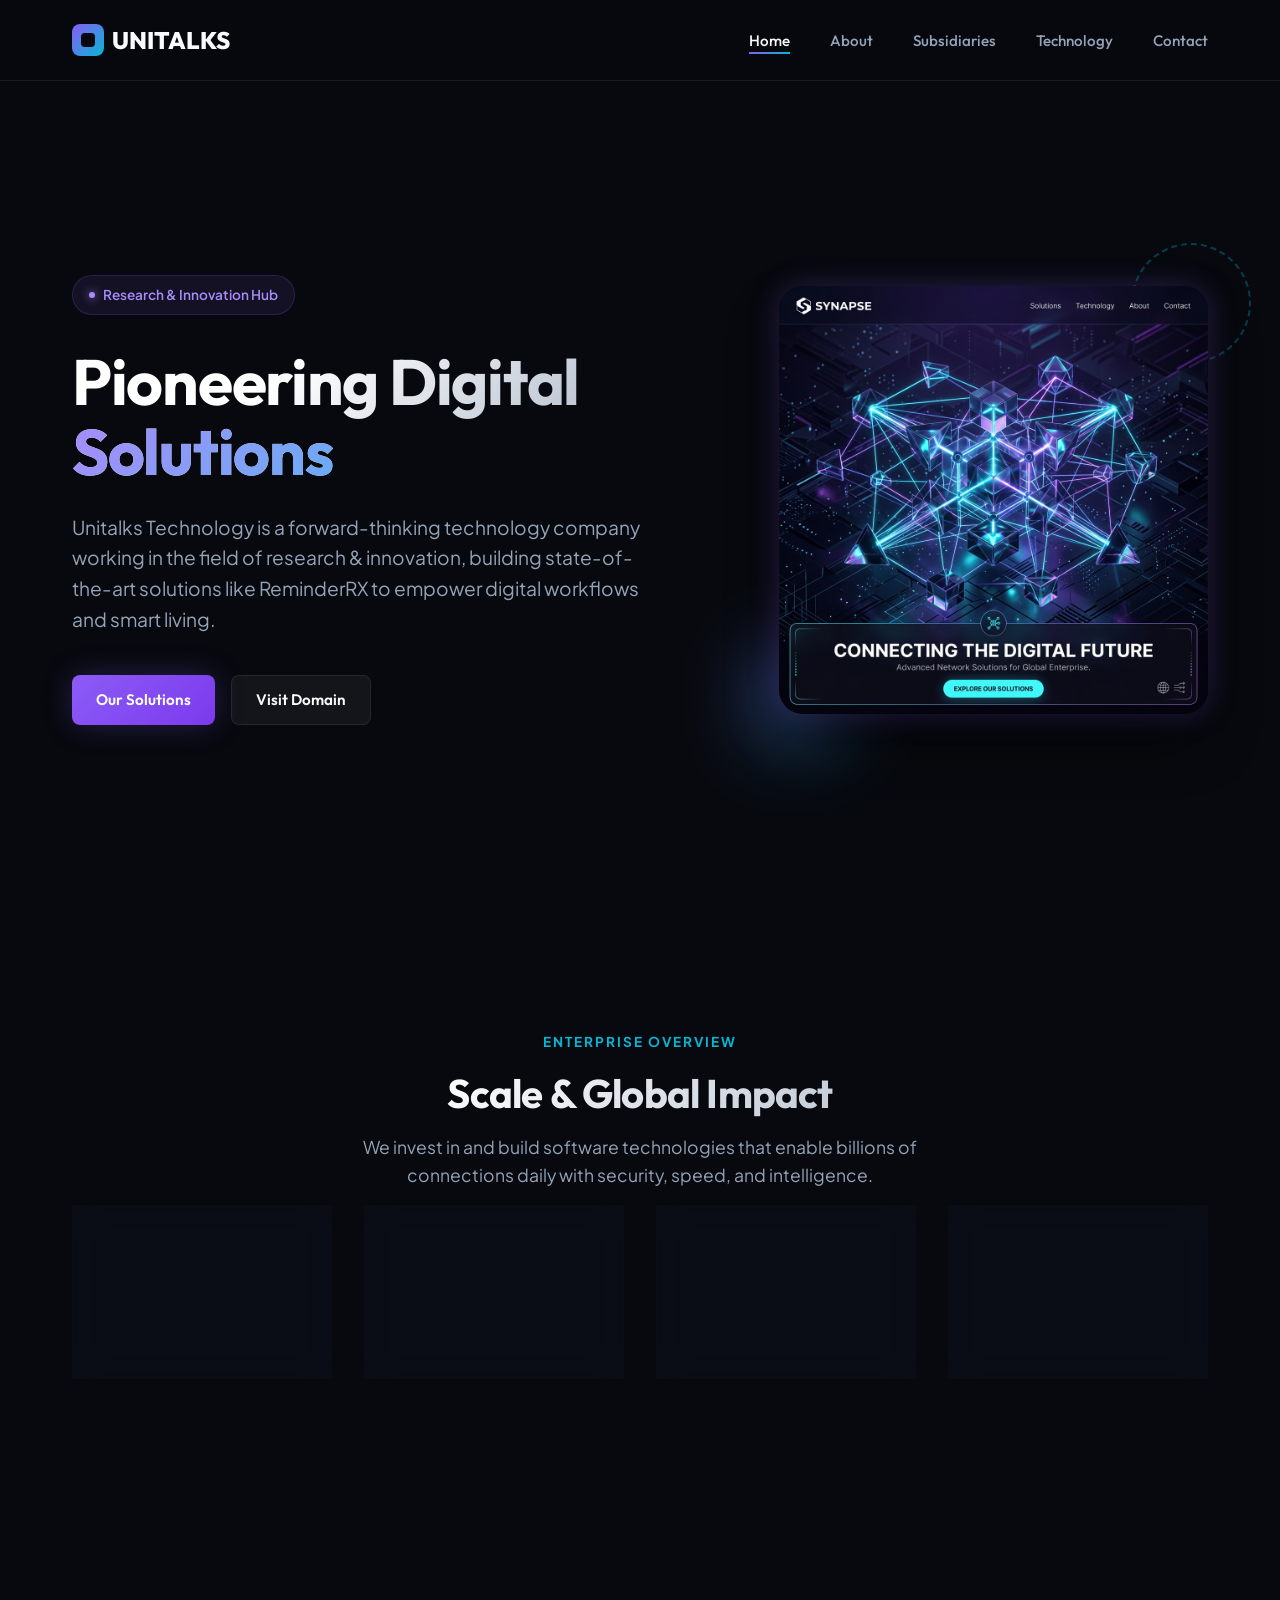
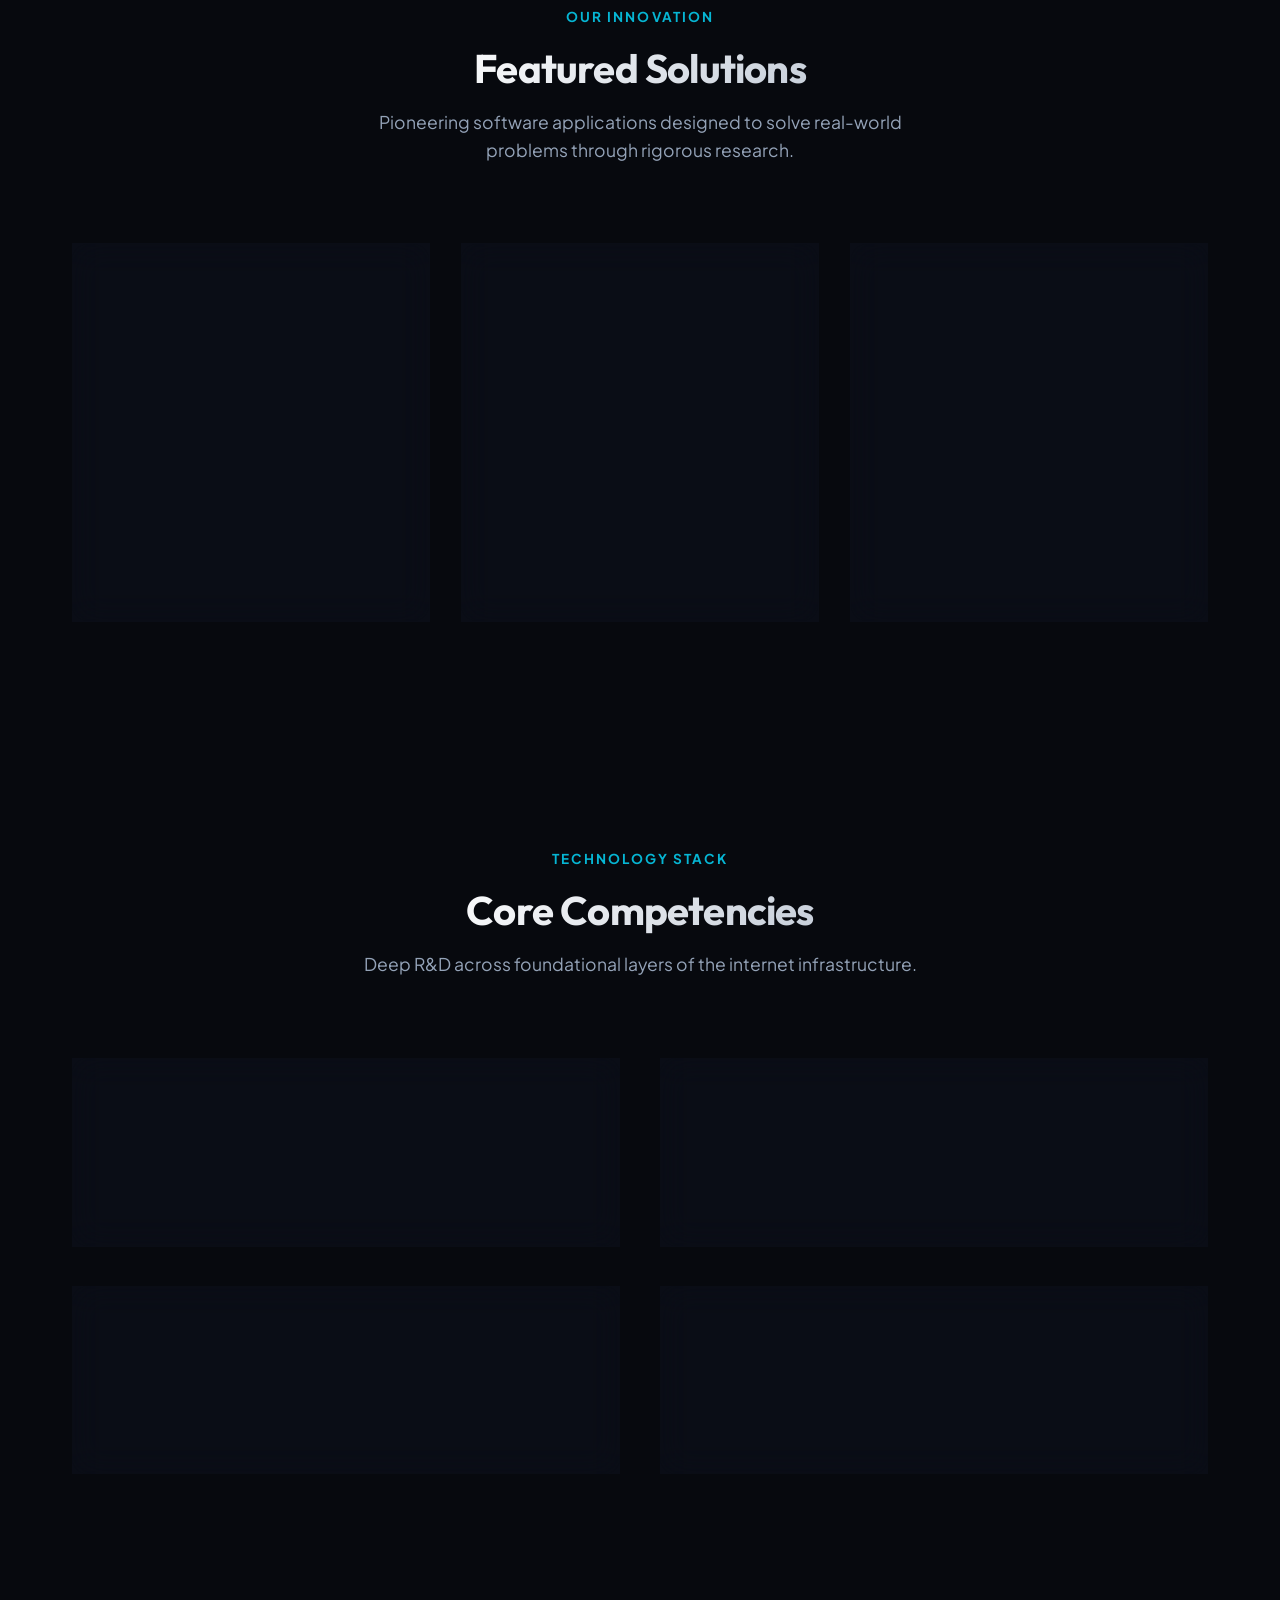
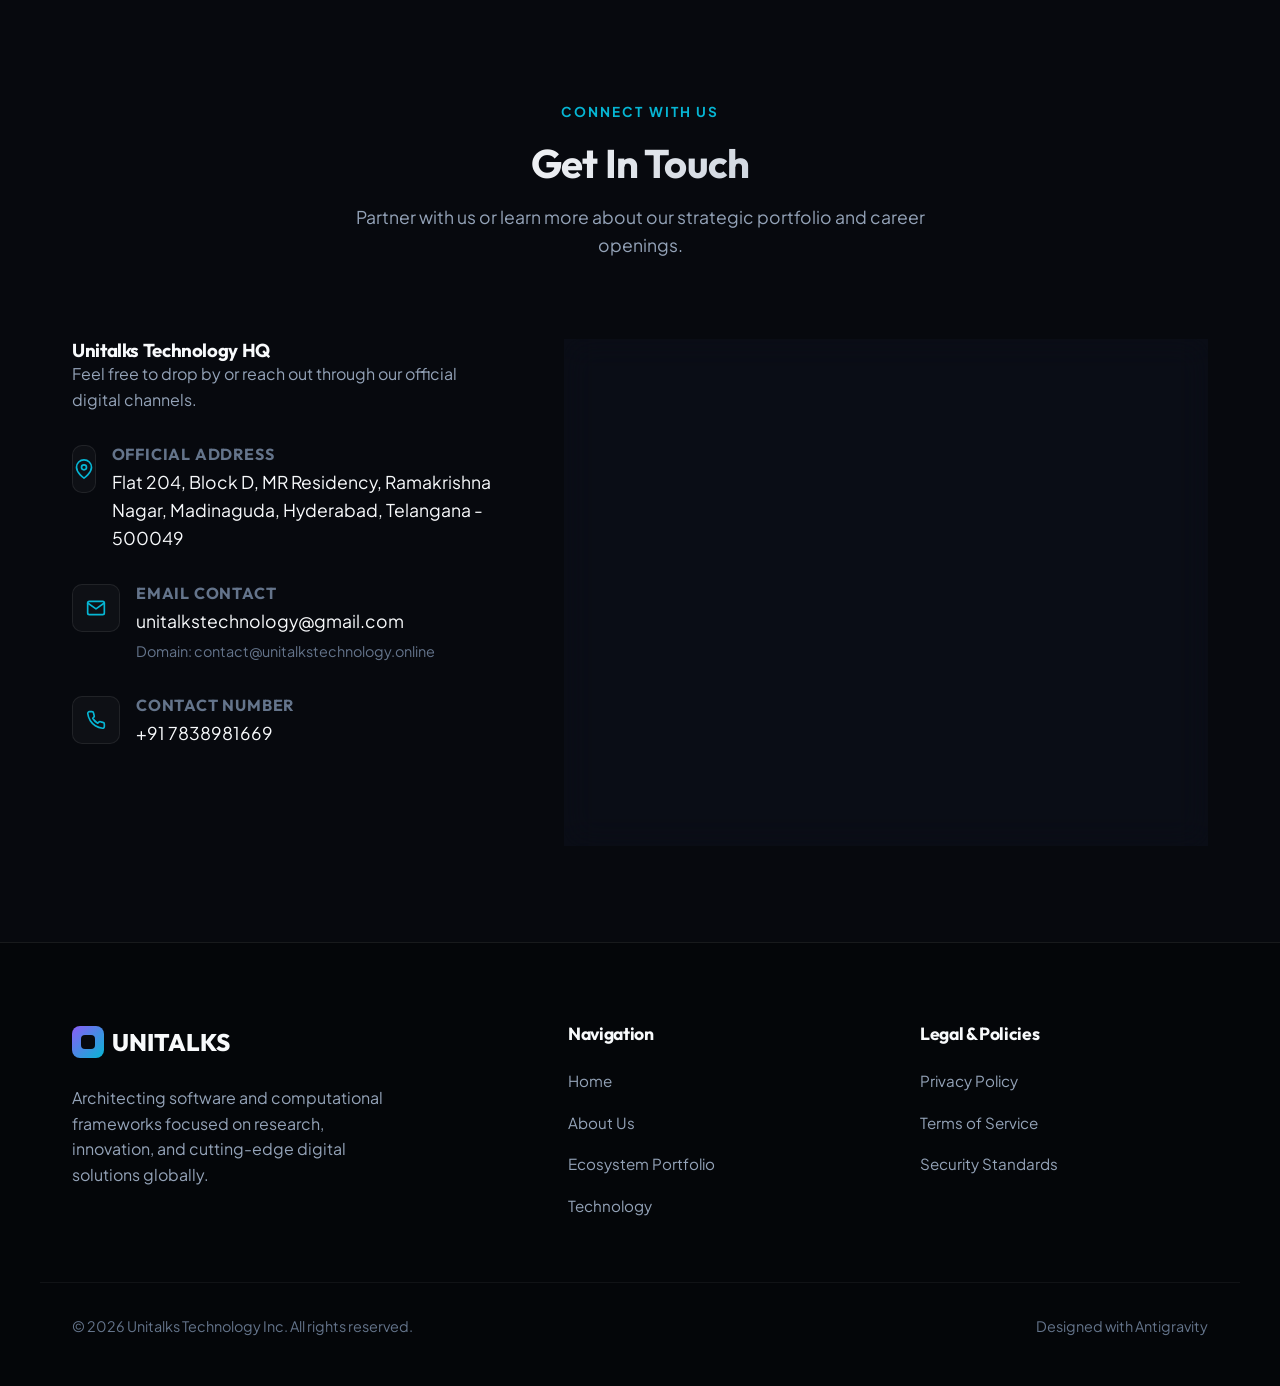
==== index.html @ 547f23d6 "Initial commit of Unitalks Technology website" ====
<!DOCTYPE html>
<html lang="en">
<head>
    <meta charset="UTF-8">
    <meta name="viewport" content="width=device-width, initial-scale=1.0">
    
    <!-- SEO Meta Tags -->
    <title>Unitalks Technology | Research & Innovation</title>
    <meta name="description" content="Unitalks Technology is a technology company working in the field of research and innovation, building solutions like ReminderRX.">
    <meta name="keywords" content="Unitalks, Unitalks Technology, Research, Innovation, ReminderRX, Tech Solutions, unitalkstechnology.online">
    
    <!-- Open Graph / Facebook -->
    <meta property="og:type" content="website">
    <meta property="og:title" content="Unitalks Technology | Research & Innovation">
    <meta property="og:description" content="A technology company working in the field of research & innovation. Developers of ReminderRX.">
    
    <!-- Stylesheets -->
    <link rel="stylesheet" href="style.css">
</head>
<body>

    <!-- Dynamic Mesh Background -->
    <div class="mesh-bg"></div>

    <!-- Header / Navigation -->
    <header>
        <div class="container nav-container">
            <a href="#" class="logo" id="logoLink">
                <div class="logo-icon"></div>
                <span>UNITALKS</span>
            </a>
            
            <nav>
                <ul class="nav-links">
                    <li><a href="#home" class="active" id="navHome">Home</a></li>
                    <li><a href="#about" id="navAbout">About</a></li>
                    <li><a href="#subsidiaries" id="navSubs">Subsidiaries</a></li>
                    <li><a href="#technology" id="navTech">Technology</a></li>
                    <li><a href="#contact" id="navContact">Contact</a></li>
                </ul>
            </nav>

            <button class="menu-toggle" id="mobileMenuBtn" aria-label="Toggle Navigation Menu">
                <span></span>
                <span></span>
                <span></span>
            </button>
        </div>
    </header>

    <!-- Main Content -->
    <main>
        
        <!-- Hero Section -->
        <section id="home" class="hero">
            <div class="container hero-grid">
                <div class="hero-content reveal active">
                    <div class="hero-badge">
                        <span></span> Research & Innovation Hub
                    </div>
                    <h1 class="hero-title text-gradient-primary">
                        Pioneering Digital
                        <span class="text-gradient-purple-cyan">Solutions</span>
                    </h1>
                    <p class="hero-description">
                        Unitalks Technology is a forward-thinking technology company working in the field of research & innovation, building state-of-the-art solutions like ReminderRX to empower digital workflows and smart living.
                    </p>
                    <div class="hero-actions">
                        <a href="#subsidiaries" class="btn btn-primary" id="heroCtaPrimary">Our Solutions</a>
                        <a href="https://unitalkstechnology.online" class="btn btn-secondary" id="heroCtaSecondary" target="_blank">Visit Domain</a>
                    </div>
                </div>
                <div class="hero-visual reveal active">
                    <div class="hero-decor-1"></div>
                    <div class="hero-decor-2"></div>
                    <div class="hero-image-wrap">
                        <img src="assets/hero_visual.jpg" alt="Unitalks Technology Abstract Cyber Art" id="heroImg">
                    </div>
                </div>
            </div>
        </section>

        <!-- About & Metrics Section -->
        <section id="about" class="section">
            <div class="container">
                <div class="section-title-wrap reveal">
                    <span class="section-tag">Enterprise Overview</span>
                    <h2 class="section-title text-gradient-primary">Scale & Global Impact</h2>
                    <p class="section-subtitle">We invest in and build software technologies that enable billions of connections daily with security, speed, and intelligence.</p>
                </div>

                <div class="metrics-grid reveal">
                    <div class="glass-card metric-card" id="metric1">
                        <div class="metric-number text-gradient-purple-cyan">3+</div>
                        <div class="metric-label">Core Subsidiaries</div>
                    </div>
                    <div class="glass-card metric-card" id="metric2">
                        <div class="metric-number text-gradient-purple-cyan">50M+</div>
                        <div class="metric-label">Active Users</div>
                    </div>
                    <div class="glass-card metric-card" id="metric3">
                        <div class="metric-number text-gradient-purple-cyan">150+</div>
                        <div class="metric-label">Global Engineers</div>
                    </div>
                    <div class="glass-card metric-card" id="metric4">
                        <div class="metric-number text-gradient-purple-cyan">5+</div>
                        <div class="metric-label">Years of R&D</div>
                    </div>
                </div>
            </div>
        </section>

        <!-- Subsidiaries Portfolio -->
        <section id="subsidiaries" class="section">
            <div class="container">
                <div class="section-title-wrap reveal">
                    <span class="section-tag">Our Innovation</span>
                    <h2 class="section-title text-gradient-primary">Featured Solutions</h2>
                    <p class="section-subtitle">Pioneering software applications designed to solve real-world problems through rigorous research.</p>
                </div>

                <div class="subsidiaries-grid">
                    <!-- Subsidiary 1 (ReminderRx) -->
                    <div class="glass-card sub-card reveal" id="subCardReminder">
                        <div class="sub-icon">
                            <svg xmlns="http://www.w3.org/2000/svg" width="24" height="24" viewBox="0 0 24 24" fill="none" stroke="currentColor" stroke-width="2" stroke-linecap="round" stroke-linejoin="round"><path d="M22 11.08V12a10 10 0 1 1-5.93-9.14"></path><polyline points="22 4 12 14.01 9 11.01"></polyline></svg>
                        </div>
                        <h3 class="sub-title">ReminderRx</h3>
                        <p class="sub-description">
                            A smart, research-backed digital assistant that helps users manage health schedules, medication reminders, and wellness tracking seamlessly.
                        </p>
                        <a href="#" class="sub-link" id="subLinkReminder">
                            Explore ReminderRx 
                            <svg xmlns="http://www.w3.org/2000/svg" width="16" height="16" viewBox="0 0 24 24" fill="none" stroke="currentColor" stroke-width="2" stroke-linecap="round" stroke-linejoin="round"><line x1="5" y1="12" x2="19" y2="12"></line><polyline points="12 5 19 12 12 19"></polyline></svg>
                        </a>
                    </div>

                    <!-- Subsidiary 2 (CitizenAI) -->
                    <div class="glass-card sub-card reveal" id="subCardCitizen">
                        <div class="sub-icon">
                            <svg xmlns="http://www.w3.org/2000/svg" width="24" height="24" viewBox="0 0 24 24" fill="none" stroke="currentColor" stroke-width="2" stroke-linecap="round" stroke-linejoin="round"><path d="M17 21v-2a4 4 0 0 0-4-4H5a4 4 0 0 0-4 4v2"></path><circle cx="9" cy="7" r="4"></circle><path d="M23 21v-2a4 4 0 0 0-3-3.87"></path><path d="M16 3.13a4 4 0 0 1 0 7.75"></path></svg>
                        </div>
                        <h3 class="sub-title">CitizenAI</h3>
                        <p class="sub-description">
                            A civic empowerment platform enabling citizens to report corruption and grievances, share feedback, and rate local governance dynamically.
                        </p>
                        <a href="#" class="sub-link" id="subLinkCitizen" style="color: var(--secondary)">
                            Governance Portal 
                            <svg xmlns="http://www.w3.org/2000/svg" width="16" height="16" viewBox="0 0 24 24" fill="none" stroke="currentColor" stroke-width="2" stroke-linecap="round" stroke-linejoin="round"><line x1="5" y1="12" x2="19" y2="12"></line><polyline points="12 5 19 12 12 19"></polyline></svg>
                        </a>
                    </div>

                    <!-- Subsidiary 3 (VisualLearningAI) -->
                    <div class="glass-card sub-card reveal" id="subCardVisual">
                        <div class="sub-icon">
                            <svg xmlns="http://www.w3.org/2000/svg" width="24" height="24" viewBox="0 0 24 24" fill="none" stroke="currentColor" stroke-width="2" stroke-linecap="round" stroke-linejoin="round"><path d="M12 2L2 7l10 5 10-5-10-5z"></path><path d="M2 17l10 5 10-5"></path><path d="M2 12l10 5 10-5"></path></svg>
                        </div>
                        <h3 class="sub-title">VisualLearningAI</h3>
                        <p class="sub-description">
                            An interactive 3D application designed for children to learn multiple languages through immersive, playful, and 3D visualization.
                        </p>
                        <a href="#" class="sub-link" id="subLinkVisual" style="color: var(--accent)">
                            Launch app 
                            <svg xmlns="http://www.w3.org/2000/svg" width="16" height="16" viewBox="0 0 24 24" fill="none" stroke="currentColor" stroke-width="2" stroke-linecap="round" stroke-linejoin="round"><line x1="5" y1="12" x2="19" y2="12"></line><polyline points="12 5 19 12 12 19"></polyline></svg>
                        </a>
                    </div>
                </div>
            </div>
        </section>

        <!-- Core Technologies -->
        <section id="technology" class="section">
            <div class="container">
                <div class="section-title-wrap reveal">
                    <span class="section-tag">Technology Stack</span>
                    <h2 class="section-title text-gradient-primary">Core Competencies</h2>
                    <p class="section-subtitle">Deep R&D across foundational layers of the internet infrastructure.</p>
                </div>

                <div class="tech-grid">
                    <!-- Tech Item 1 -->
                    <div class="glass-card tech-card reveal" id="techCardRTC">
                        <div class="tech-info">
                            <h3>Real-Time Streaming Systems</h3>
                            <p>Custom WebRTC protocols, intelligent video encoding codecs, and automated routing nodes optimized for weak connection profiles globally.</p>
                        </div>
                    </div>

                    <!-- Tech Item 2 -->
                    <div class="glass-card tech-card reveal" id="techCardAI">
                        <div class="tech-info">
                            <h3>Neuromorphic Conversational Models</h3>
                            <p>Edge-compiled neural weights enabling private, low-memory execution of advanced transformers directly on consumer mobile devices.</p>
                        </div>
                    </div>

                    <!-- Tech Item 3 -->
                    <div class="glass-card tech-card reveal" id="techCardChain">
                        <div class="tech-info">
                            <h3>Decentralized Consensus</h3>
                            <p>Proof-of-stake scaling layers and zero-knowledge privacy protocols for rapid payment settlement and digital identity verification.</p>
                        </div>
                    </div>

                    <!-- Tech Item 4 -->
                    <div class="glass-card tech-card reveal" id="techCardSec">
                        <div class="tech-info">
                            <h3>End-to-End Cryptography</h3>
                            <p>Post-quantum cryptographic algorithms ensuring complete client-side data privacy across chat networks, storage media, and API nodes.</p>
                        </div>
                    </div>
                </div>
            </div>
        </section>

        <!-- Contact Section -->
        <section id="contact" class="section">
            <div class="container">
                <div class="section-title-wrap reveal">
                    <span class="section-tag">Connect With Us</span>
                    <h2 class="section-title text-gradient-primary">Get In Touch</h2>
                    <p class="section-subtitle">Partner with us or learn more about our strategic portfolio and career openings.</p>
                </div>

                <div class="contact-grid reveal">
                    <!-- Contact Information -->
                    <div class="contact-info">
                        <h3>Unitalks Technology HQ</h3>
                        <p style="color: var(--text-secondary); margin-bottom: 2rem;">Feel free to drop by or reach out through our official digital channels.</p>
                        
                        <div class="contact-info-list">
                            <div class="contact-info-item" id="infoAddress">
                                <div class="contact-info-icon">
                                    <svg xmlns="http://www.w3.org/2000/svg" width="20" height="20" viewBox="0 0 24 24" fill="none" stroke="currentColor" stroke-width="2" stroke-linecap="round" stroke-linejoin="round"><path d="M21 10c0 7-9 13-9 13s-9-6-9-13a9 9 0 0 1 18 0z"></path><circle cx="12" cy="10" r="3"></circle></svg>
                                </div>
                                <div class="contact-info-content">
                                    <h4>Official Address</h4>
                                    <p>Flat 204, Block D, MR Residency, Ramakrishna Nagar, Madinaguda, Hyderabad, Telangana - 500049</p>
                                </div>
                            </div>

                            <div class="contact-info-item" id="infoEmail">
                                <div class="contact-info-icon">
                                    <svg xmlns="http://www.w3.org/2000/svg" width="20" height="20" viewBox="0 0 24 24" fill="none" stroke="currentColor" stroke-width="2" stroke-linecap="round" stroke-linejoin="round"><path d="M4 4h16c1.1 0 2 .9 2 2v12c0 1.1-.9 2-2 2H4c-1.1 0-2-.9-2-2V6c0-1.1.9-2 2-2z"></path><polyline points="22,6 12,13 2,6"></polyline></svg>
                                </div>
                                <div class="contact-info-content">
                                    <h4>Email Contact</h4>
                                    <p><a href="mailto:unitalkstechnology@gmail.com">unitalkstechnology@gmail.com</a><br><span style="font-size: 0.9rem; color: var(--text-muted);">Domain: contact@unitalkstechnology.online</span></p>
                                </div>
                            </div>

                            <div class="contact-info-item" id="infoPhone">
                                <div class="contact-info-icon">
                                    <svg xmlns="http://www.w3.org/2000/svg" width="20" height="20" viewBox="0 0 24 24" fill="none" stroke="currentColor" stroke-width="2" stroke-linecap="round" stroke-linejoin="round"><path d="M22 16.92v3a2 2 0 0 1-2.18 2 19.79 19.79 0 0 1-8.63-3.07 19.5 19.5 0 0 1-6-6 19.79 19.79 0 0 1-3.07-8.67A2 2 0 0 1 4.11 2h3a2 2 0 0 1 2 1.72 12.84 12.84 0 0 0 .7 2.81 2 2 0 0 1-.45 2.11L8.09 9.91a16 16 0 0 0 6 6l1.27-1.27a2 2 0 0 1 2.11-.45 12.84 12.84 0 0 0 2.81.7A2 2 0 0 1 22 16.92z"></path></svg>
                                </div>
                                <div class="contact-info-content">
                                    <h4>Contact Number</h4>
                                    <p>+91 7838981669</p>
                                </div>
                            </div>
                        </div>
                    </div>

                    <!-- Contact Form -->
                    <div class="glass-card">
                        <form id="contactForm" class="contact-form">
                            <div class="form-row">
                                <div class="form-group">
                                    <label for="name">Your Name</label>
                                    <input type="text" id="name" class="form-control" placeholder="Jane Doe" required>
                                </div>
                                <div class="form-group">
                                    <label for="email">Work Email</label>
                                    <input type="email" id="email" class="form-control" placeholder="jane@company.com" required>
                                </div>
                            </div>
                            <div class="form-group">
                                <label for="subject">Subject</label>
                                <input type="text" id="subject" class="form-control" placeholder="Strategic Partnership" required>
                            </div>
                            <div class="form-group">
                                <label for="message">Message</label>
                                <textarea id="message" rows="5" class="form-control" placeholder="Tell us about your project..." required></textarea>
                            </div>
                            
                            <button type="submit" class="btn btn-primary" id="btnSubmitForm" style="align-self: flex-start;">Send Message</button>
                            <div id="formStatus" class="form-status"></div>
                        </form>
                    </div>
                </div>
            </div>
        </section>

    </main>

    <!-- Footer -->
    <footer>
        <div class="container footer-grid">
            <div class="footer-brand">
                <a href="#" class="logo" id="footerLogoLink">
                    <div class="logo-icon"></div>
                    <span>UNITALKS</span>
                </a>
                <p>Architecting software and computational frameworks focused on research, innovation, and cutting-edge digital solutions globally.</p>
            </div>
            
            <div class="footer-nav">
                <h4>Navigation</h4>
                <ul class="footer-links">
                    <li><a href="#home" id="footHome">Home</a></li>
                    <li><a href="#about" id="footAbout">About Us</a></li>
                    <li><a href="#subsidiaries" id="footSubs">Ecosystem Portfolio</a></li>
                    <li><a href="#technology" id="footTech">Technology</a></li>
                </ul>
            </div>

            <div class="footer-nav">
                <h4>Legal & Policies</h4>
                <ul class="footer-links">
                    <li><a href="#" id="footPrivacy">Privacy Policy</a></li>
                    <li><a href="#" id="footTerms">Terms of Service</a></li>
                    <li><a href="#" id="footSecurity">Security Standards</a></li>
                </ul>
            </div>
        </div>

        <div class="container footer-bottom">
            <p>&copy; 2026 Unitalks Technology Inc. All rights reserved.</p>
            <p>Designed with Antigravity</p>
        </div>
    </footer>

    <!-- Privacy Policy Modal -->
    <div class="modal-overlay" id="privacyModal">
        <div class="glass-card modal-content">
            <button class="modal-close" id="closePrivacyBtn" aria-label="Close Privacy Modal">&times;</button>
            <div class="modal-body">
                <h2 class="text-gradient-purple-cyan" style="margin-bottom: 1rem;">Privacy Policy</h2>
                <p><strong>Last updated: August 4, 2026</strong></p>
                <p>At Unitalks Technology, we value the trust you place in us. This Privacy Policy describes how we collect, use, and protect information across our applications and platforms including ReminderRx, CitizenAI, and VisualLearningAI.</p>
                
                <h3>1. Information We Collect</h3>
                <p>We may collect information directly from you or automatically through your usage of our services. This includes contact details, user preferences, and usage analytics required to optimize our AI-driven systems.</p>
                
                <h3>2. How We Use Information</h3>
                <p>We utilize the collected information to power core product features, validate civic responses (for CitizenAI), organize medication schedules (for ReminderRx), and personalise immersive 3D languages spaces (for VisualLearningAI).</p>
                
                <h3>3. Security & Compliance</h3>
                <p>We adopt industry-leading security practices, including data encryption in transit and rest, ensuring complete alignment with privacy regulations.</p>
                
                <h3>4. Contact Us</h3>
                <p>If you have any questions regarding this Privacy Policy, please contact us at <strong>unitalkstechnology@gmail.com</strong>.</p>
            </div>
        </div>
    </div>

    <!-- Scripts -->
    <script src="app.js"></script>
</body>
</html>
---- style.css ----
@import url('https://fonts.googleapis.com/css2?family=Outfit:wght@300;400;500;600;700;800&family=Plus+Jakarta+Sans:wght@300;400;500;600;700&display=swap');

:root {
    /* Color Palette */
    --bg-dark: #07090e;
    --bg-dark-rgb: 7, 9, 14;
    --bg-card: rgba(15, 22, 36, 0.4);
    --bg-card-hover: rgba(20, 30, 50, 0.6);
    --border-color: rgba(255, 255, 255, 0.08);
    --border-color-hover: rgba(139, 92, 246, 0.3);
    
    --primary: #8b5cf6; /* Electric Violet */
    --primary-rgb: 139, 92, 246;
    --secondary: #06b6d4; /* Turquoise / Cyan */
    --secondary-rgb: 6, 182, 212;
    --accent: #ec4899; /* Pink accent */
    
    --text-primary: #f8fafc;
    --text-secondary: #94a3b8;
    --text-muted: #64748b;
    
    /* Typography */
    --font-heading: 'Outfit', sans-serif;
    --font-body: 'Plus Jakarta Sans', sans-serif;
    
    /* Effects */
    --glow-primary: 0 0 30px rgba(139, 92, 246, 0.25);
    --glow-secondary: 0 0 30px rgba(6, 182, 212, 0.25);
    --glass-blur: blur(16px);
    --transition-smooth: all 0.4s cubic-bezier(0.16, 1, 0.3, 1);
}

* {
    margin: 0;
    padding: 0;
    box-sizing: border-box;
}

html {
    scroll-behavior: smooth;
    font-size: 16px;
    background-color: var(--bg-dark);
}

body {
    font-family: var(--font-body);
    color: var(--text-primary);
    background-color: var(--bg-dark);
    overflow-x: hidden;
    line-height: 1.6;
}

/* Custom Scrollbar */
::-webkit-scrollbar {
    width: 8px;
}
::-webkit-scrollbar-track {
    background: var(--bg-dark);
}
::-webkit-scrollbar-thumb {
    background: rgba(139, 92, 246, 0.3);
    border-radius: 4px;
}
::-webkit-scrollbar-thumb:hover {
    background: rgba(139, 92, 246, 0.6);
}

/* Base Styles & Typography */
h1, h2, h3, h4, h5, h6 {
    font-family: var(--font-heading);
    font-weight: 700;
    letter-spacing: -0.02em;
    line-height: 1.2;
}

a {
    color: inherit;
    text-decoration: none;
    transition: var(--transition-smooth);
}

button, .btn {
    font-family: var(--font-heading);
    font-weight: 600;
    cursor: pointer;
    border: none;
    outline: none;
    background: none;
    transition: var(--transition-smooth);
}

/* Mesh Background Gradient */
.mesh-bg {
    position: fixed;
    top: 0;
    left: 0;
    width: 100%;
    height: 100%;
    z-index: -2;
    overflow: hidden;
    background: radial-gradient(circle at 10% 20%, rgba(15, 22, 36, 1) 0%, rgba(7, 9, 14, 1) 90.2%);
}

.mesh-bg::before {
    content: '';
    position: absolute;
    top: -20%;
    left: -10%;
    width: 60%;
    height: 60%;
    background: radial-gradient(circle, rgba(139, 92, 246, 0.12) 0%, rgba(0, 0, 0, 0) 70%);
    filter: blur(80px);
    animation: drift 20s infinite alternate ease-in-out;
}

.mesh-bg::after {
    content: '';
    position: absolute;
    bottom: -10%;
    right: -10%;
    width: 50%;
    height: 50%;
    background: radial-gradient(circle, rgba(6, 182, 212, 0.12) 0%, rgba(0, 0, 0, 0) 70%);
    filter: blur(80px);
    animation: drift 25s infinite alternate-reverse ease-in-out;
}

@keyframes drift {
    0% { transform: translate(0, 0) scale(1); }
    100% { transform: translate(10%, 8%) scale(1.15); }
}

/* Glassmorphism Panel Utilities */
.glass-card {
    background: var(--bg-card);
    backdrop-filter: var(--glass-blur);
    -webkit-backdrop-filter: var(--glass-blur);
    border: 1px solid var(--border-color);
    border-radius: 16px;
    padding: 2.5rem;
    transition: var(--transition-smooth);
    position: relative;
    overflow: hidden;
}

.glass-card::before {
    content: '';
    position: absolute;
    top: 0;
    left: 0;
    width: 100%;
    height: 100%;
    background: linear-gradient(130deg, rgba(255, 255, 255, 0.03) 0%, rgba(255, 255, 255, 0) 100%);
    z-index: -1;
}

.glass-card:hover {
    background: var(--bg-card-hover);
    border-color: var(--border-color-hover);
    transform: translateY(-5px);
    box-shadow: 0 20px 40px -15px rgba(0, 0, 0, 0.5), 0 0 20px rgba(139, 92, 246, 0.05);
}

/* Dynamic Spotlight Effect container */
.spotlight-container {
    position: relative;
}

.spotlight-glow {
    position: absolute;
    width: 300px;
    height: 300px;
    border-radius: 50%;
    background: radial-gradient(circle, rgba(139, 92, 246, 0.08) 0%, rgba(0,0,0,0) 70%);
    pointer-events: none;
    transform: translate(-50%, -50%);
    z-index: 0;
    transition: opacity 0.5s ease;
    opacity: 0;
}

/* Typography Gradient */
.text-gradient-primary {
    background: linear-gradient(135deg, #fff 30%, var(--text-secondary) 100%);
    -webkit-background-clip: text;
    -webkit-text-fill-color: transparent;
}

.text-gradient-purple-cyan {
    background: linear-gradient(135deg, #a78bfa 0%, #22d3ee 100%);
    -webkit-background-clip: text;
    -webkit-text-fill-color: transparent;
}

/* Layout Utilities */
.container {
    width: 100%;
    max-width: 1200px;
    margin: 0 auto;
    padding: 0 2rem;
}

.section {
    padding: 8rem 0 6rem;
    position: relative;
}

.section-title-wrap {
    text-align: center;
    margin-bottom: 5rem;
}

.section-tag {
    font-size: 0.85rem;
    font-weight: 700;
    text-transform: uppercase;
    letter-spacing: 0.15em;
    color: var(--secondary);
    margin-bottom: 1rem;
    display: inline-block;
}

.section-title {
    font-size: 2.5rem;
    color: var(--text-primary);
    margin-bottom: 1rem;
}

.section-subtitle {
    font-size: 1.1rem;
    color: var(--text-secondary);
    max-width: 600px;
    margin: 0 auto;
}

/* Button Component */
.btn {
    display: inline-flex;
    align-items: center;
    justify-content: center;
    gap: 0.5rem;
    padding: 0.75rem 1.5rem;
    border-radius: 8px;
    font-size: 0.95rem;
    transition: var(--transition-smooth);
}

.btn-primary {
    background: linear-gradient(135deg, var(--primary) 0%, #7c3aed 100%);
    color: #fff;
    box-shadow: var(--glow-primary);
}

.btn-primary:hover {
    transform: translateY(-2px);
    box-shadow: 0 0 40px rgba(139, 92, 246, 0.45);
}

.btn-secondary {
    background: rgba(255, 255, 255, 0.05);
    border: 1px solid var(--border-color);
    color: var(--text-primary);
}

.btn-secondary:hover {
    background: rgba(255, 255, 255, 0.1);
    border-color: rgba(255, 255, 255, 0.2);
    transform: translateY(-2px);
}

/* Scroll Animation classes */
.reveal {
    opacity: 0;
    transform: translateY(30px);
    transition: opacity 0.8s cubic-bezier(0.16, 1, 0.3, 1), transform 0.8s cubic-bezier(0.16, 1, 0.3, 1);
}

.reveal.active {
    opacity: 1;
    transform: translateY(0);
}

/* ---------------------------------
   NAVBAR COMPONENT
--------------------------------- */
header {
    position: fixed;
    top: 0;
    left: 0;
    width: 100%;
    z-index: 100;
    background: rgba(7, 9, 14, 0.6);
    backdrop-filter: var(--glass-blur);
    -webkit-backdrop-filter: var(--glass-blur);
    border-bottom: 1px solid var(--border-color);
    transition: var(--transition-smooth);
}

header.scrolled {
    padding: 0.75rem 0;
    background: rgba(7, 9, 14, 0.85);
}

.nav-container {
    display: flex;
    justify-content: space-between;
    align-items: center;
    height: 80px;
    transition: var(--transition-smooth);
}

header.scrolled .nav-container {
    height: 60px;
}

.logo {
    font-family: var(--font-heading);
    font-size: 1.5rem;
    font-weight: 800;
    display: flex;
    align-items: center;
    gap: 0.5rem;
}

.logo-icon {
    width: 32px;
    height: 32px;
    background: linear-gradient(135deg, var(--primary), var(--secondary));
    border-radius: 8px;
    position: relative;
    display: flex;
    align-items: center;
    justify-content: center;
}

.logo-icon::before {
    content: '';
    width: 14px;
    height: 14px;
    background: var(--bg-dark);
    border-radius: 4px;
}

.nav-links {
    display: flex;
    align-items: center;
    gap: 2.5rem;
    list-style: none;
}

.nav-links a {
    font-family: var(--font-heading);
    font-size: 0.95rem;
    font-weight: 500;
    color: var(--text-secondary);
    position: relative;
    padding: 0.25rem 0;
}

.nav-links a:hover,
.nav-links a.active {
    color: var(--text-primary);
}

.nav-links a::after {
    content: '';
    position: absolute;
    bottom: 0;
    left: 0;
    width: 0;
    height: 2px;
    background: linear-gradient(90deg, var(--primary), var(--secondary));
    transition: var(--transition-smooth);
}

.nav-links a:hover::after,
.nav-links a.active::after {
    width: 100%;
}

.menu-toggle {
    display: none;
    flex-direction: column;
    gap: 6px;
    width: 30px;
    background: none;
    border: none;
}

.menu-toggle span {
    display: block;
    width: 100%;
    height: 2px;
    background-color: var(--text-primary);
    transition: var(--transition-smooth);
}

/* ---------------------------------
   HERO SECTION
--------------------------------- */
.hero {
    min-height: 100vh;
    display: flex;
    align-items: center;
    position: relative;
    padding-top: 100px;
    overflow: hidden;
}

.hero-grid {
    display: grid;
    grid-template-columns: 1.2fr 0.8fr;
    gap: 4rem;
    align-items: center;
}

.hero-content {
    z-index: 2;
}

.hero-badge {
    display: inline-flex;
    align-items: center;
    gap: 0.5rem;
    padding: 0.5rem 1rem;
    background: rgba(139, 92, 246, 0.1);
    border: 1px solid rgba(139, 92, 246, 0.2);
    border-radius: 99px;
    font-size: 0.85rem;
    font-weight: 600;
    color: #a78bfa;
    margin-bottom: 2rem;
}

.hero-badge span {
    width: 6px;
    height: 6px;
    background-color: #a78bfa;
    border-radius: 50%;
    box-shadow: 0 0 10px #a78bfa;
    animation: pulse 1.5s infinite alternate;
}

@keyframes pulse {
    0% { opacity: 0.3; }
    100% { opacity: 1; }
}

.hero-title {
    font-size: 4rem;
    line-height: 1.1;
    margin-bottom: 1.5rem;
}

.hero-title span {
    display: block;
}

.hero-description {
    font-size: 1.2rem;
    color: var(--text-secondary);
    margin-bottom: 2.5rem;
    max-width: 580px;
}

.hero-actions {
    display: flex;
    gap: 1rem;
}

.hero-visual {
    position: relative;
    display: flex;
    justify-content: center;
    align-items: center;
}

.hero-image-wrap {
    width: 100%;
    aspect-ratio: 1;
    max-width: 450px;
    border-radius: 24px;
    position: relative;
    z-index: 1;
    overflow: hidden;
    box-shadow: var(--glow-primary), 0 30px 60px -15px rgba(0, 0, 0, 0.8);
}

.hero-image-wrap img {
    width: 100%;
    height: 100%;
    object-fit: cover;
}

.hero-decor-1 {
    position: absolute;
    top: -10%;
    right: -10%;
    width: 120px;
    height: 120px;
    border: 2px dashed rgba(6, 182, 212, 0.3);
    border-radius: 50%;
    animation: rotate 20s linear infinite;
    z-index: 0;
}

.hero-decor-2 {
    position: absolute;
    bottom: -5%;
    left: -5%;
    width: 80px;
    height: 80px;
    background: linear-gradient(135deg, var(--primary), var(--secondary));
    border-radius: 16px;
    filter: blur(40px);
    opacity: 0.6;
    animation: float 6s ease-in-out infinite;
    z-index: 0;
}

@keyframes rotate {
    0% { transform: rotate(0deg); }
    100% { transform: rotate(360deg); }
}

@keyframes float {
    0%, 100% { transform: translateY(0) rotate(0deg); }
    50% { transform: translateY(-15px) rotate(5deg); }
}

/* ---------------------------------
   ABOUT / METRICS SECTION
--------------------------------- */
.metrics-grid {
    display: grid;
    grid-template-columns: repeat(4, 1fr);
    gap: 2rem;
    margin-top: -4rem;
    position: relative;
    z-index: 10;
}

.metric-card {
    text-align: center;
    padding: 2rem;
}

.metric-number {
    font-size: 3rem;
    font-weight: 800;
    margin-bottom: 0.5rem;
    font-family: var(--font-heading);
}

.metric-label {
    font-size: 0.9rem;
    color: var(--text-secondary);
    text-transform: uppercase;
    letter-spacing: 0.05em;
}

/* ---------------------------------
   PORTFOLIO / SUBSIDIARIES SECTION
--------------------------------- */
.subsidiaries-grid {
    display: grid;
    grid-template-columns: repeat(3, 1fr);
    gap: 2rem;
}

.sub-card {
    display: flex;
    flex-direction: column;
    height: 100%;
}

.sub-icon {
    width: 50px;
    height: 50px;
    border-radius: 12px;
    background: rgba(139, 92, 246, 0.1);
    color: var(--primary);
    display: flex;
    align-items: center;
    justify-content: center;
    margin-bottom: 1.5rem;
    font-size: 1.5rem;
}

.sub-card:nth-child(2) .sub-icon {
    background: rgba(6, 182, 212, 0.1);
    color: var(--secondary);
}

.sub-card:nth-child(3) .sub-icon {
    background: rgba(236, 72, 153, 0.1);
    color: var(--accent);
}

.sub-title {
    font-size: 1.5rem;
    margin-bottom: 1rem;
}

.sub-description {
    color: var(--text-secondary);
    font-size: 0.95rem;
    margin-bottom: 2rem;
    flex-grow: 1;
}

.sub-link {
    display: inline-flex;
    align-items: center;
    gap: 0.5rem;
    font-size: 0.9rem;
    font-weight: 600;
    color: var(--primary);
}

.sub-link svg {
    transition: transform 0.3s ease;
}

.sub-card:hover .sub-link svg {
    transform: translateX(5px);
}

/* ---------------------------------
   CORE VALUES / TECH GRID
--------------------------------- */
.tech-grid {
    display: grid;
    grid-template-columns: repeat(2, 1fr);
    gap: 2.5rem;
}

.tech-card {
    display: flex;
    gap: 1.5rem;
}

.tech-info h3 {
    font-size: 1.3rem;
    margin-bottom: 0.5rem;
}

.tech-info p {
    color: var(--text-secondary);
    font-size: 0.95rem;
}

/* ---------------------------------
   CONTACT SECTION
--------------------------------- */
.contact-grid {
    display: grid;
    grid-template-columns: 0.8fr 1.2fr;
    gap: 4rem;
}

.contact-info-list {
    display: flex;
    flex-direction: column;
    gap: 2rem;
    margin-top: 2rem;
}

.contact-info-item {
    display: flex;
    gap: 1rem;
    align-items: flex-start;
}

.contact-info-icon {
    width: 48px;
    height: 48px;
    border-radius: 10px;
    background: rgba(255, 255, 255, 0.03);
    border: 1px solid var(--border-color);
    display: flex;
    align-items: center;
    justify-content: center;
    color: var(--secondary);
    font-size: 1.2rem;
}

.contact-info-content h4 {
    font-size: 1rem;
    color: var(--text-muted);
    text-transform: uppercase;
    letter-spacing: 0.05em;
    margin-bottom: 0.25rem;
}

.contact-info-content p {
    font-size: 1.1rem;
    color: var(--text-primary);
}

.contact-form {
    display: flex;
    flex-direction: column;
    gap: 1.5rem;
}

.form-row {
    display: grid;
    grid-template-columns: 1fr 1fr;
    gap: 1.5rem;
}

.form-group {
    display: flex;
    flex-direction: column;
    gap: 0.5rem;
}

.form-group label {
    font-size: 0.85rem;
    font-weight: 600;
    color: var(--text-secondary);
}

.form-control {
    background: rgba(255, 255, 255, 0.03);
    border: 1px solid var(--border-color);
    border-radius: 8px;
    padding: 0.85rem 1rem;
    color: var(--text-primary);
    font-family: var(--font-body);
    font-size: 0.95rem;
    transition: var(--transition-smooth);
}

.form-control:focus {
    outline: none;
    border-color: var(--primary);
    background: rgba(255, 255, 255, 0.06);
    box-shadow: 0 0 15px rgba(139, 92, 246, 0.15);
}

textarea.form-control {
    resize: none;
}

.form-status {
    font-size: 0.9rem;
    margin-top: 0.5rem;
    display: none;
}

.form-status.success {
    color: #10b981;
    display: block;
}

.form-status.error {
    color: #ef4444;
    display: block;
}

/* ---------------------------------
   FOOTER
--------------------------------- */
footer {
    border-top: 1px solid var(--border-color);
    background: #040609;
    padding: 5rem 0 3rem;
}

.footer-grid {
    display: grid;
    grid-template-columns: 1.5fr 1fr 1fr;
    gap: 4rem;
    margin-bottom: 4rem;
}

.footer-brand p {
    color: var(--text-secondary);
    margin-top: 1.5rem;
    max-width: 320px;
}

.footer-nav h4 {
    font-size: 1.1rem;
    margin-bottom: 1.5rem;
    color: var(--text-primary);
}

.footer-links {
    display: flex;
    flex-direction: column;
    gap: 1rem;
    list-style: none;
}

.footer-links a {
    color: var(--text-secondary);
    font-size: 0.95rem;
}

.footer-links a:hover {
    color: var(--primary);
    transform: translateX(3px);
}

.footer-bottom {
    display: flex;
    justify-content: space-between;
    align-items: center;
    border-top: 1px solid rgba(255, 255, 255, 0.05);
    padding-top: 2rem;
    color: var(--text-muted);
    font-size: 0.9rem;
}

/* ---------------------------------
   RESPONSIVE MEDIA QUERIES
--------------------------------- */
@media (max-width: 1024px) {
    .hero-title {
        font-size: 3.2rem;
    }
    .metrics-grid {
        grid-template-columns: repeat(2, 1fr);
        margin-top: 2rem;
    }
    .subsidiaries-grid {
        grid-template-columns: repeat(2, 1fr);
    }
}

@media (max-width: 768px) {
    .section {
        padding: 5rem 0 4rem;
    }
    .hero {
        padding-top: 80px;
        min-height: auto;
    }
    .hero-grid {
        grid-template-columns: 1fr;
        gap: 3rem;
        text-align: center;
    }
    .hero-badge {
        justify-content: center;
    }
    .hero-description {
        margin: 0 auto 2rem;
    }
    .hero-actions {
        justify-content: center;
    }
    .hero-image-wrap {
        max-width: 380px;
    }
    .menu-toggle {
        display: flex;
    }
    .nav-links {
        position: fixed;
        top: 80px;
        left: 0;
        width: 100%;
        height: 0;
        overflow: hidden;
        background: rgba(7, 9, 14, 0.95);
        backdrop-filter: var(--glass-blur);
        flex-direction: column;
        justify-content: center;
        gap: 2rem;
        transition: var(--transition-smooth);
    }
    .nav-links.active {
        height: calc(100vh - 80px);
    }
    .subsidiaries-grid,
    .tech-grid,
    .contact-grid,
    .footer-grid {
        grid-template-columns: 1fr;
        gap: 3rem;
    }
    .form-row {
        grid-template-columns: 1fr;
    }
    .footer-grid {
        text-align: center;
    }
    .footer-brand p {
        margin: 1.5rem auto 0;
    }
    .footer-bottom {
        flex-direction: column;
        gap: 1rem;
        text-align: center;
    }
}

/* ---------------------------------
   MODAL DIALOG COMPONENT
--------------------------------- */
.modal-overlay {
    position: fixed;
    top: 0;
    left: 0;
    width: 100%;
    height: 100%;
    background: rgba(7, 9, 14, 0.8);
    backdrop-filter: var(--glass-blur);
    -webkit-backdrop-filter: var(--glass-blur);
    z-index: 200;
    opacity: 0;
    pointer-events: none;
    transition: var(--transition-smooth);
    display: flex;
    align-items: center;
    justify-content: center;
    padding: 2rem;
}

.modal-overlay.active {
    opacity: 1;
    pointer-events: auto;
}

.modal-content {
    max-width: 650px;
    width: 100%;
    max-height: 80vh;
    overflow-y: auto;
    position: relative;
    padding-top: 3.5rem;
}

.modal-close {
    position: absolute;
    top: 1.5rem;
    right: 1.5rem;
    color: var(--text-secondary);
    font-size: 1.5rem;
    background: none;
    border: none;
    cursor: pointer;
    transition: var(--transition-smooth);
}

.modal-close:hover {
    color: var(--text-primary);
    transform: scale(1.1);
}

.modal-body h3 {
    margin-top: 1.5rem;
    margin-bottom: 0.5rem;
    font-size: 1.25rem;
    color: var(--text-primary);
}

.modal-body p {
    color: var(--text-secondary);
    font-size: 0.95rem;
    margin-bottom: 1rem;
    line-height: 1.6;
}

.modal-body ul {
    margin-bottom: 1rem;
    padding-left: 1.5rem;
    color: var(--text-secondary);
    font-size: 0.95rem;
}

.modal-body ul li {
    margin-bottom: 0.5rem;
}
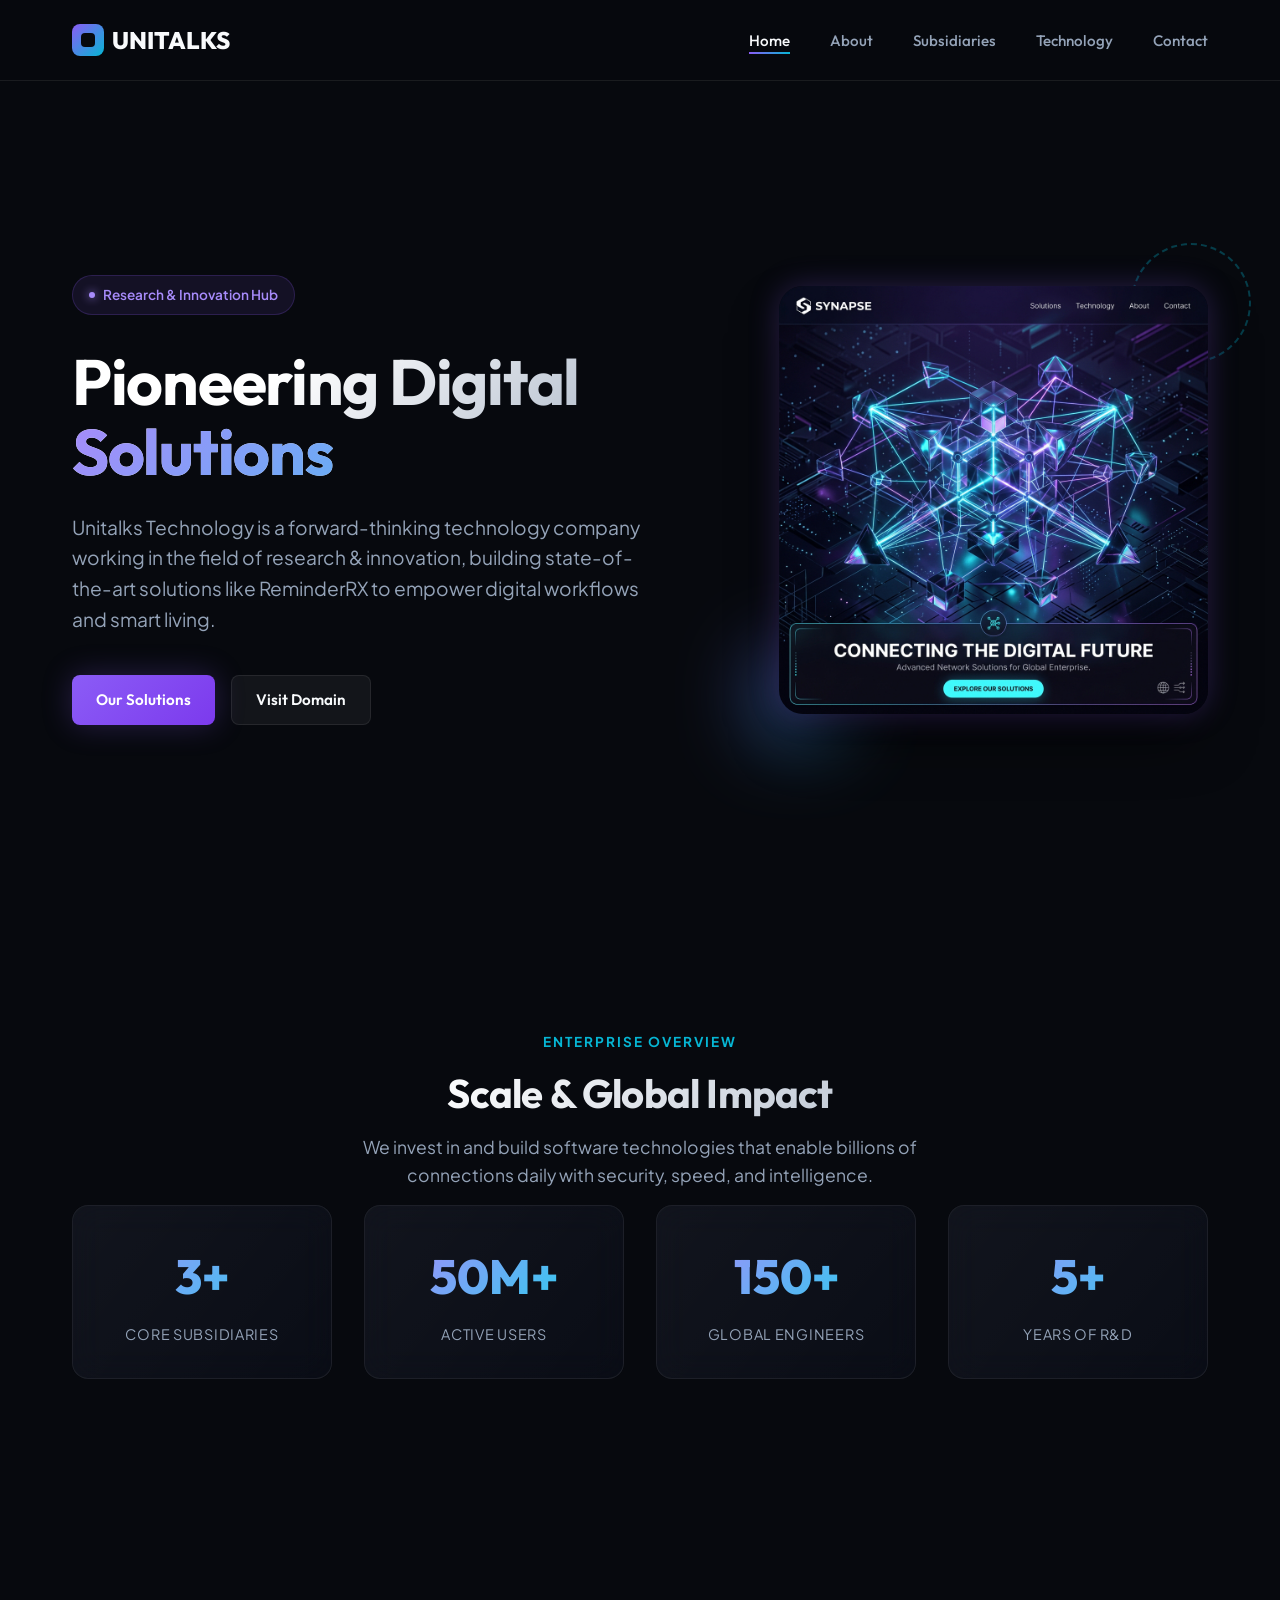
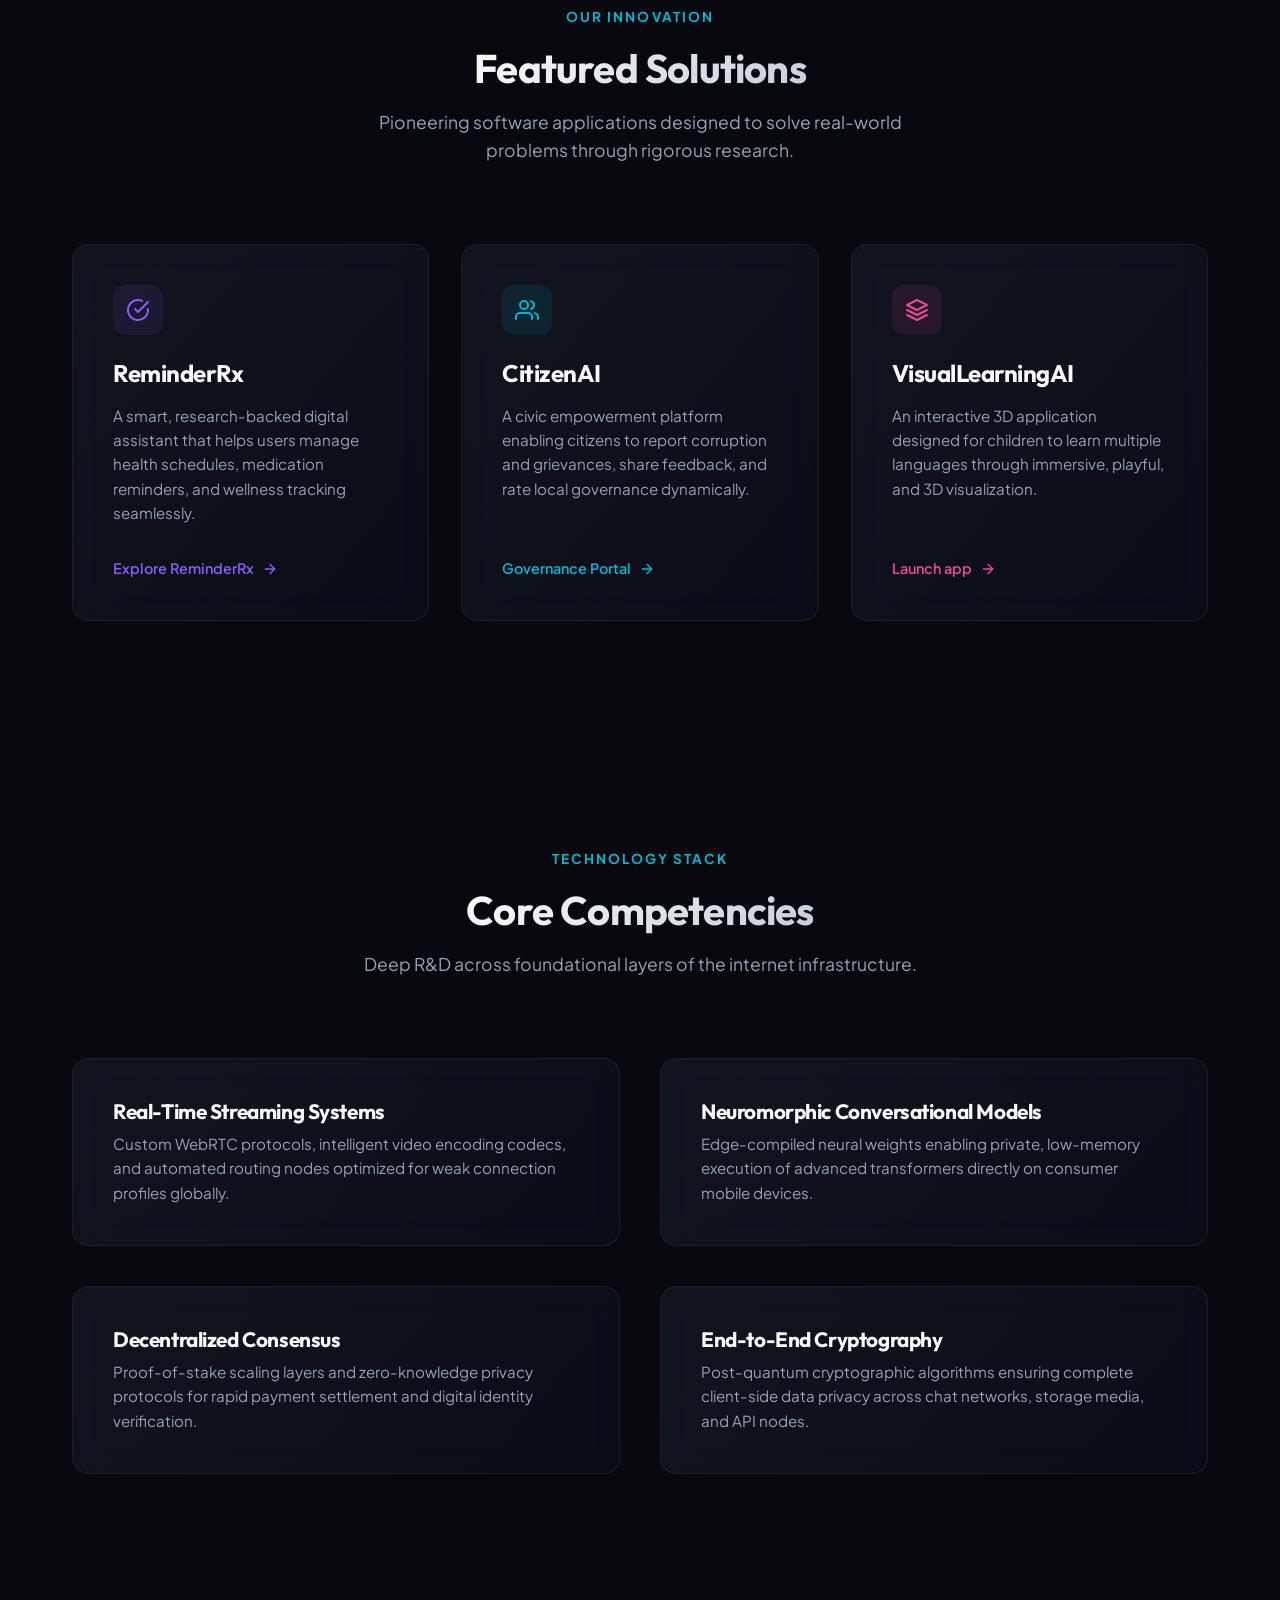
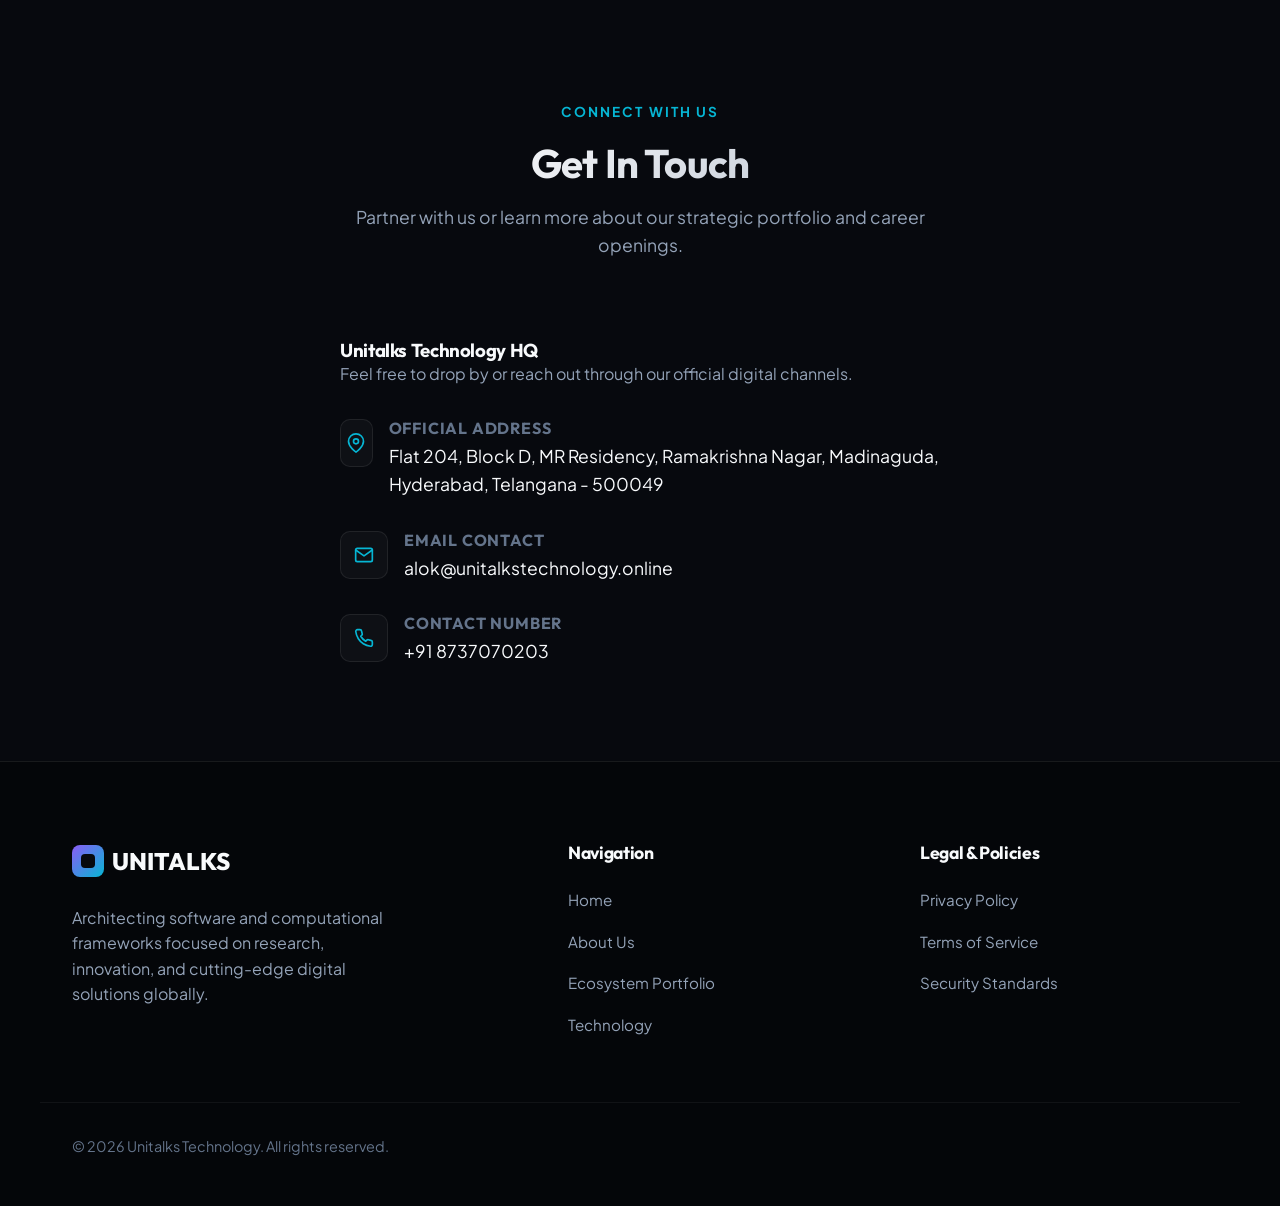
==== commit a323e9cf: "Update footer branding, correct contact info, and remove contact form" ====
--- a/index.html
+++ b/index.html
@@ -245,7 +245,7 @@
                                 </div>
                                 <div class="contact-info-content">
                                     <h4>Email Contact</h4>
-                                    <p><a href="mailto:unitalkstechnology@gmail.com">unitalkstechnology@gmail.com</a><br><span style="font-size: 0.9rem; color: var(--text-muted);">Domain: contact@unitalkstechnology.online</span></p>
+                                    <p><a href="mailto:alok@unitalkstechnology.online">alok@unitalkstechnology.online</a></p>
                                 </div>
                             </div>
 
@@ -255,37 +255,10 @@
                                 </div>
                                 <div class="contact-info-content">
                                     <h4>Contact Number</h4>
-                                    <p>+91 7838981669</p>
+                                    <p>+91 8737070203</p>
                                 </div>
                             </div>
                         </div>
-                    </div>
-
-                    <!-- Contact Form -->
-                    <div class="glass-card">
-                        <form id="contactForm" class="contact-form">
-                            <div class="form-row">
-                                <div class="form-group">
-                                    <label for="name">Your Name</label>
-                                    <input type="text" id="name" class="form-control" placeholder="Jane Doe" required>
-                                </div>
-                                <div class="form-group">
-                                    <label for="email">Work Email</label>
-                                    <input type="email" id="email" class="form-control" placeholder="jane@company.com" required>
-                                </div>
-                            </div>
-                            <div class="form-group">
-                                <label for="subject">Subject</label>
-                                <input type="text" id="subject" class="form-control" placeholder="Strategic Partnership" required>
-                            </div>
-                            <div class="form-group">
-                                <label for="message">Message</label>
-                                <textarea id="message" rows="5" class="form-control" placeholder="Tell us about your project..." required></textarea>
-                            </div>
-                            
-                            <button type="submit" class="btn btn-primary" id="btnSubmitForm" style="align-self: flex-start;">Send Message</button>
-                            <div id="formStatus" class="form-status"></div>
-                        </form>
                     </div>
                 </div>
             </div>
@@ -325,8 +298,7 @@
         </div>
 
         <div class="container footer-bottom">
-            <p>&copy; 2026 Unitalks Technology Inc. All rights reserved.</p>
-            <p>Designed with Antigravity</p>
+            <p>&copy; 2026 Unitalks Technology. All rights reserved.</p>
         </div>
     </footer>
 
@@ -349,7 +321,7 @@
                 <p>We adopt industry-leading security practices, including data encryption in transit and rest, ensuring complete alignment with privacy regulations.</p>
                 
                 <h3>4. Contact Us</h3>
-                <p>If you have any questions regarding this Privacy Policy, please contact us at <strong>unitalkstechnology@gmail.com</strong>.</p>
+                <p>If you have any questions regarding this Privacy Policy, please contact us at <strong>alok@unitalkstechnology.online</strong>.</p>
             </div>
         </div>
     </div>
--- a/style.css
+++ b/style.css
@@ -654,9 +654,10 @@
    CONTACT SECTION
 --------------------------------- */
 .contact-grid {
-    display: grid;
-    grid-template-columns: 0.8fr 1.2fr;
-    gap: 4rem;
+    display: flex;
+    justify-content: center;
+    max-width: 600px;
+    margin: 0 auto;
 }
 
 .contact-info-list {
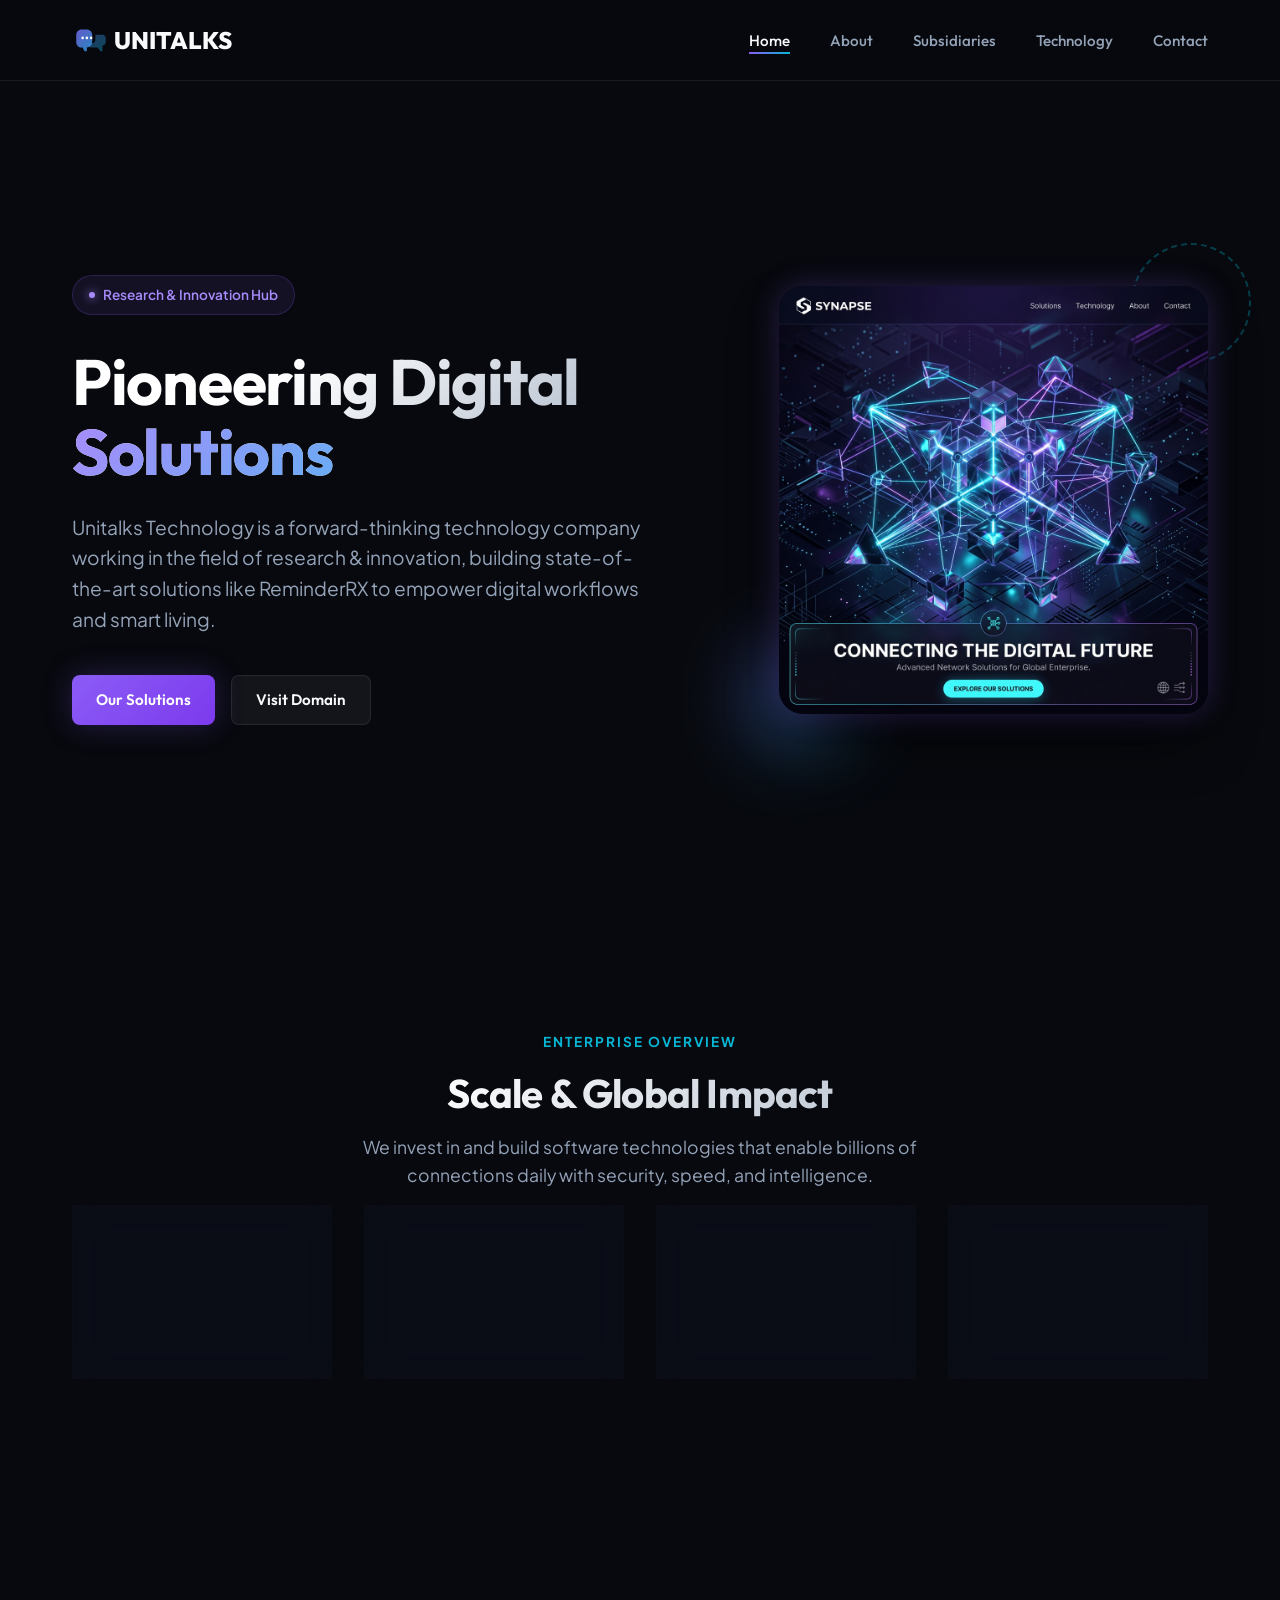
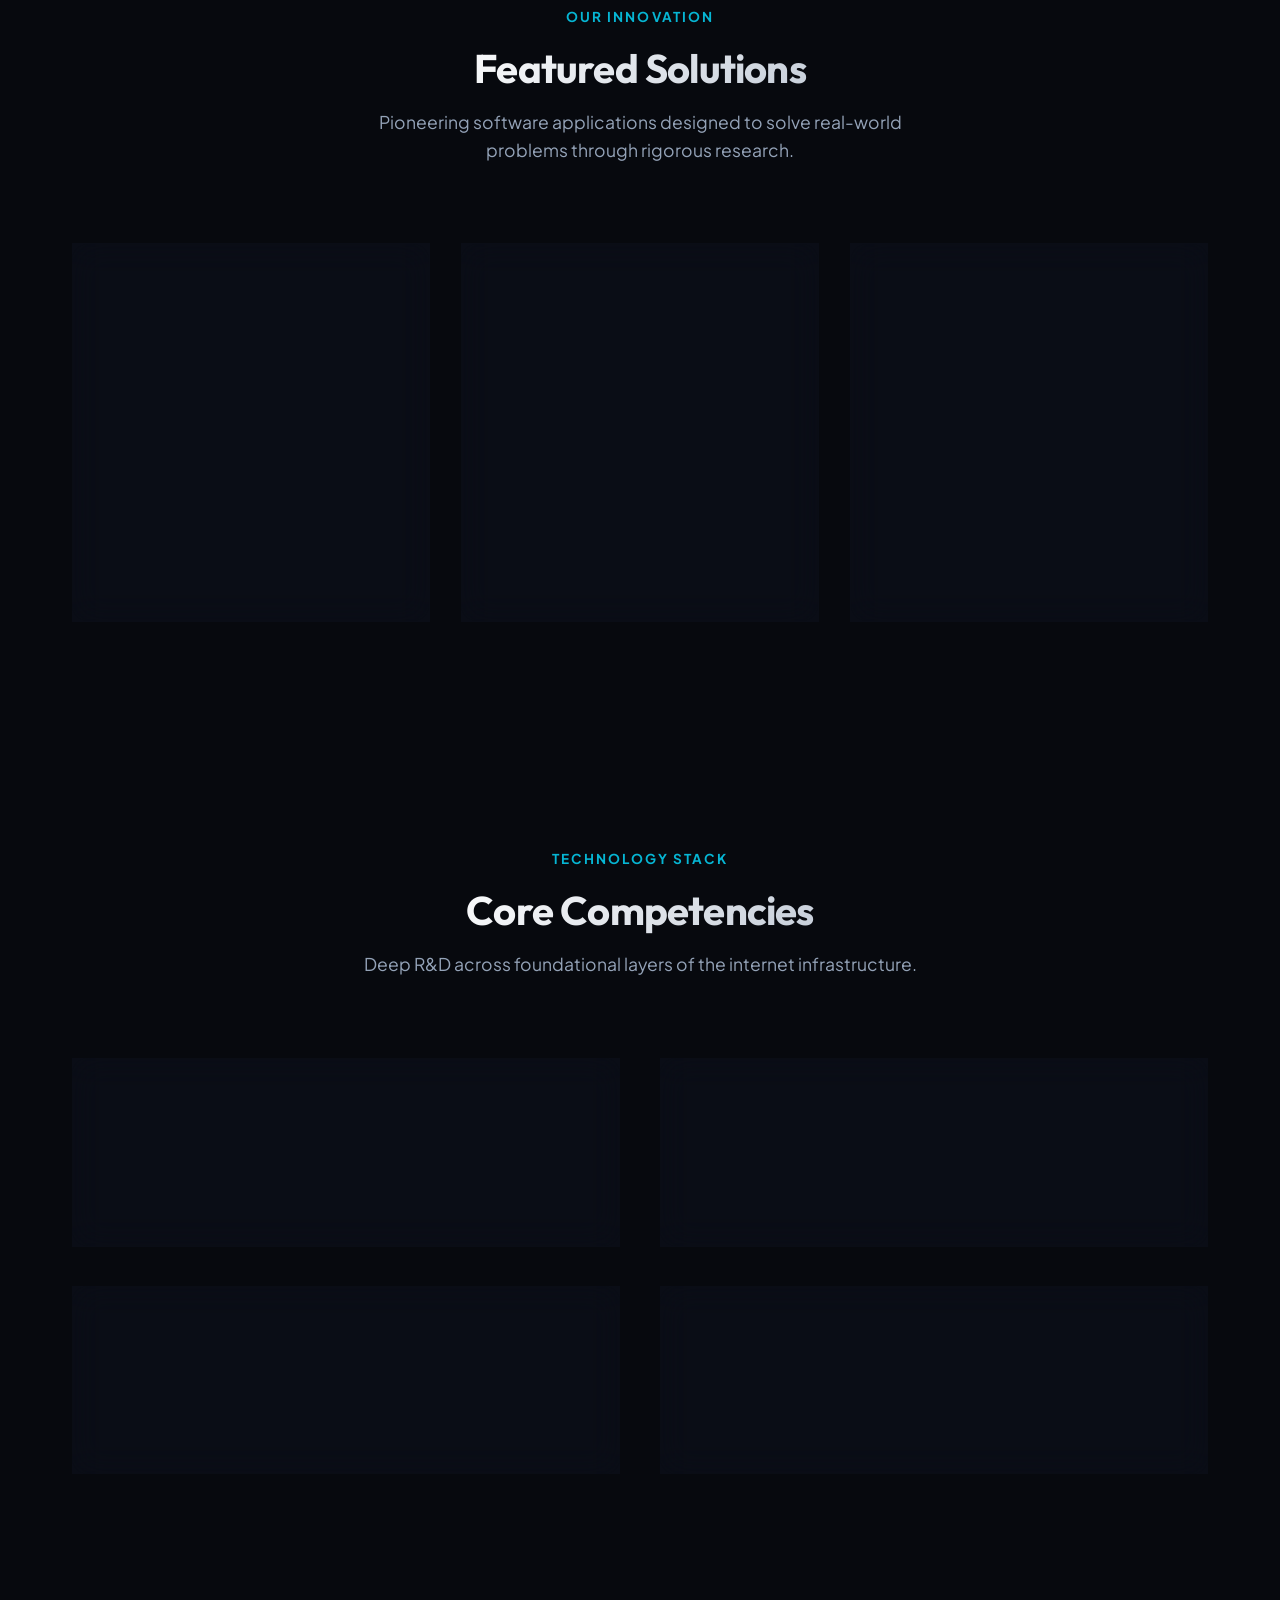
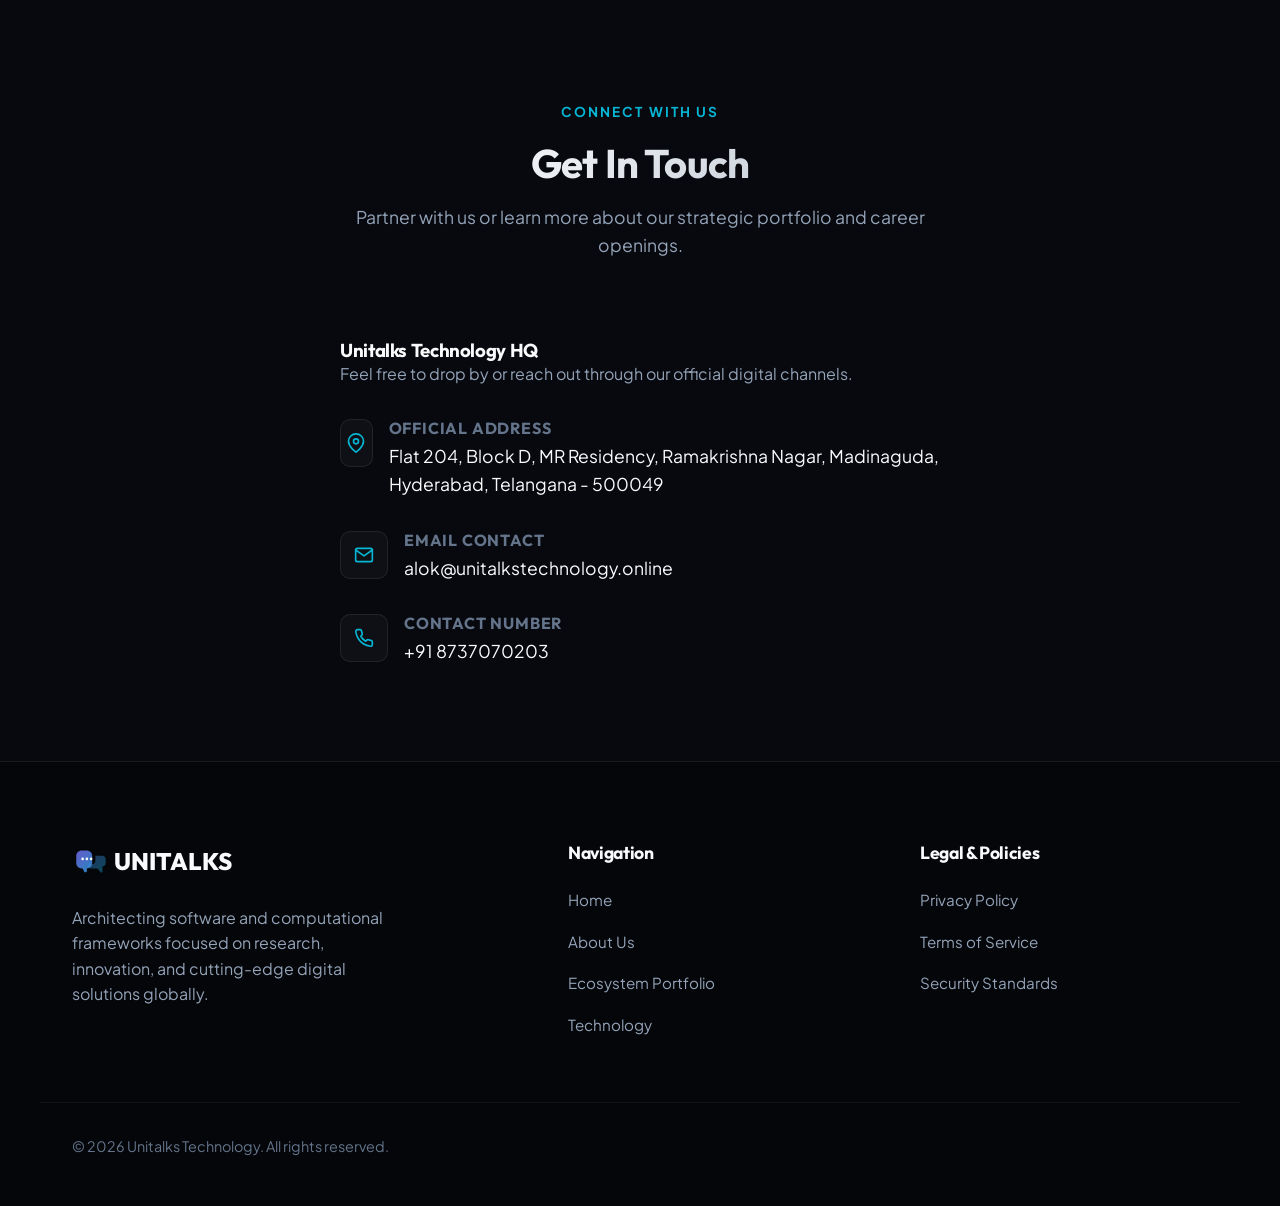
==== commit 82e64ea1: "Update website with new premium SVG communication nodes logo" ====
--- a/index.html
+++ b/index.html
@@ -26,7 +26,19 @@
     <header>
         <div class="container nav-container">
             <a href="#" class="logo" id="logoLink">
-                <div class="logo-icon"></div>
+                <svg class="logo-icon-svg" width="34" height="34" viewBox="0 0 32 32" fill="none" xmlns="http://www.w3.org/2000/svg">
+                    <defs>
+                        <linearGradient id="logoGradientHeader" x1="0" y1="0" x2="32" y2="32" gradientUnits="userSpaceOnUse">
+                            <stop offset="0%" stop-color="#8b5cf6" />
+                            <stop offset="100%" stop-color="#06b6d4" />
+                        </linearGradient>
+                    </defs>
+                    <path d="M19 6H9c-2.76 0-5 2.24-5 5v7c0 2.76 2.24 5 5 5h1l1.5 3c.2.4.6.6 1 .6h.5c.6 0 1-.4 1-1v-2.6c3.38-.5 5-2.5 5-5.4V11c0-2.76-2.24-5-5-5z" fill="url(#logoGradientHeader)" opacity="0.85"/>
+                    <path d="M23 11h-1v5c0 1.66-1.34 3-3 3h-4v1c0 1.66 1.34 3 3 3h6l3 3.5c.2.25.5.35.8.35.5 0 .9-.4.9-.9V21c1.66 0 3-1.34 3-3v-4c0-1.66-1.34-3-3-3z" fill="url(#logoGradientHeader)" opacity="0.4"/>
+                    <circle cx="10" cy="14" r="1.2" fill="#ffffff"/>
+                    <circle cx="14" cy="14" r="1.2" fill="#ffffff"/>
+                    <circle cx="18" cy="14" r="1.2" fill="#ffffff"/>
+                </svg>
                 <span>UNITALKS</span>
             </a>
             
@@ -271,7 +283,19 @@
         <div class="container footer-grid">
             <div class="footer-brand">
                 <a href="#" class="logo" id="footerLogoLink">
-                    <div class="logo-icon"></div>
+                    <svg class="logo-icon-svg" width="34" height="34" viewBox="0 0 32 32" fill="none" xmlns="http://www.w3.org/2000/svg">
+                        <defs>
+                            <linearGradient id="logoGradientFooter" x1="0" y1="0" x2="32" y2="32" gradientUnits="userSpaceOnUse">
+                                <stop offset="0%" stop-color="#8b5cf6" />
+                                <stop offset="100%" stop-color="#06b6d4" />
+                            </linearGradient>
+                        </defs>
+                        <path d="M19 6H9c-2.76 0-5 2.24-5 5v7c0 2.76 2.24 5 5 5h1l1.5 3c.2.4.6.6 1 .6h.5c.6 0 1-.4 1-1v-2.6c3.38-.5 5-2.5 5-5.4V11c0-2.76-2.24-5-5-5z" fill="url(#logoGradientFooter)" opacity="0.85"/>
+                        <path d="M23 11h-1v5c0 1.66-1.34 3-3 3h-4v1c0 1.66 1.34 3 3 3h6l3 3.5c.2.25.5.35.8.35.5 0 .9-.4.9-.9V21c1.66 0 3-1.34 3-3v-4c0-1.66-1.34-3-3-3z" fill="url(#logoGradientFooter)" opacity="0.4"/>
+                        <circle cx="10" cy="14" r="1.2" fill="#ffffff"/>
+                        <circle cx="14" cy="14" r="1.2" fill="#ffffff"/>
+                        <circle cx="18" cy="14" r="1.2" fill="#ffffff"/>
+                    </svg>
                     <span>UNITALKS</span>
                 </a>
                 <p>Architecting software and computational frameworks focused on research, innovation, and cutting-edge digital solutions globally.</p>
--- a/style.css
+++ b/style.css
@@ -322,23 +322,12 @@
     gap: 0.5rem;
 }
 
-.logo-icon {
-    width: 32px;
-    height: 32px;
-    background: linear-gradient(135deg, var(--primary), var(--secondary));
-    border-radius: 8px;
-    position: relative;
-    display: flex;
-    align-items: center;
-    justify-content: center;
-}
-
-.logo-icon::before {
-    content: '';
-    width: 14px;
-    height: 14px;
-    background: var(--bg-dark);
-    border-radius: 4px;
+.logo-icon-svg {
+    transition: var(--transition-smooth);
+}
+
+.logo:hover .logo-icon-svg {
+    transform: rotate(5deg) scale(1.08);
 }
 
 .nav-links {
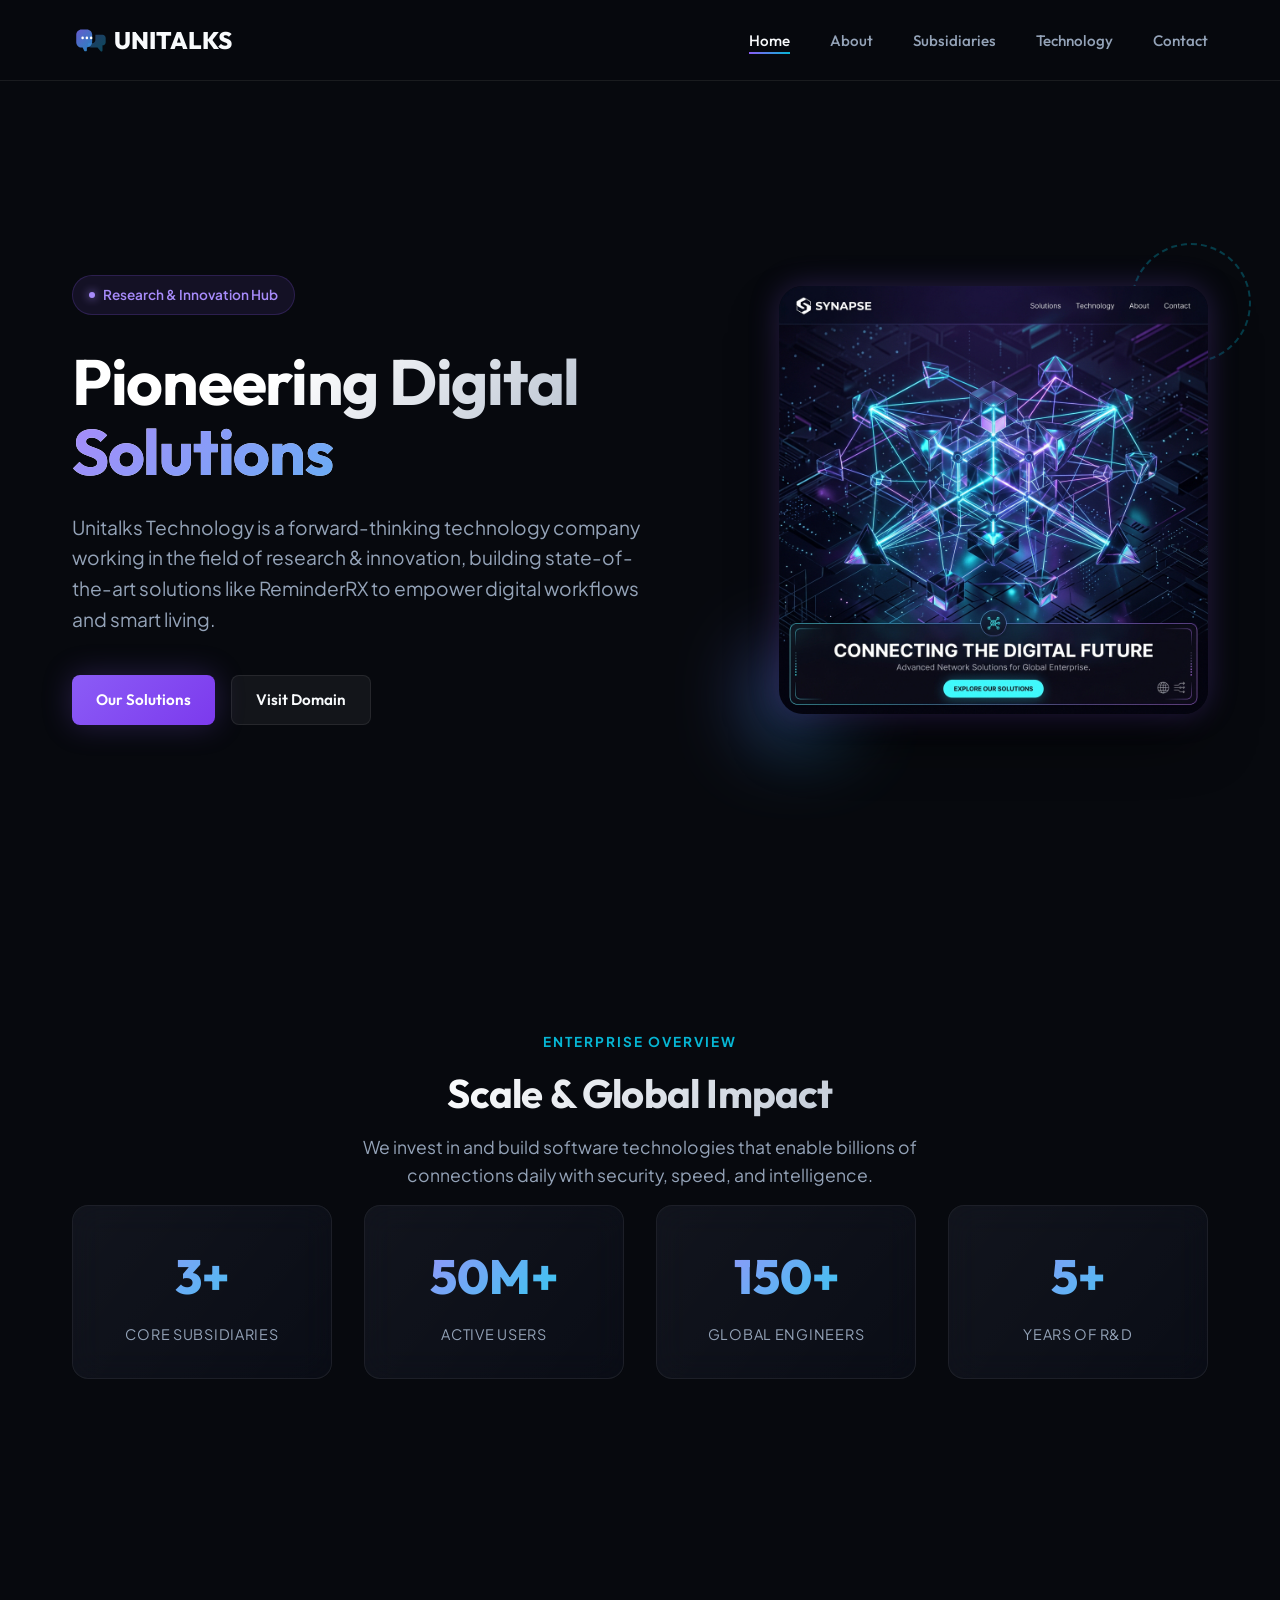
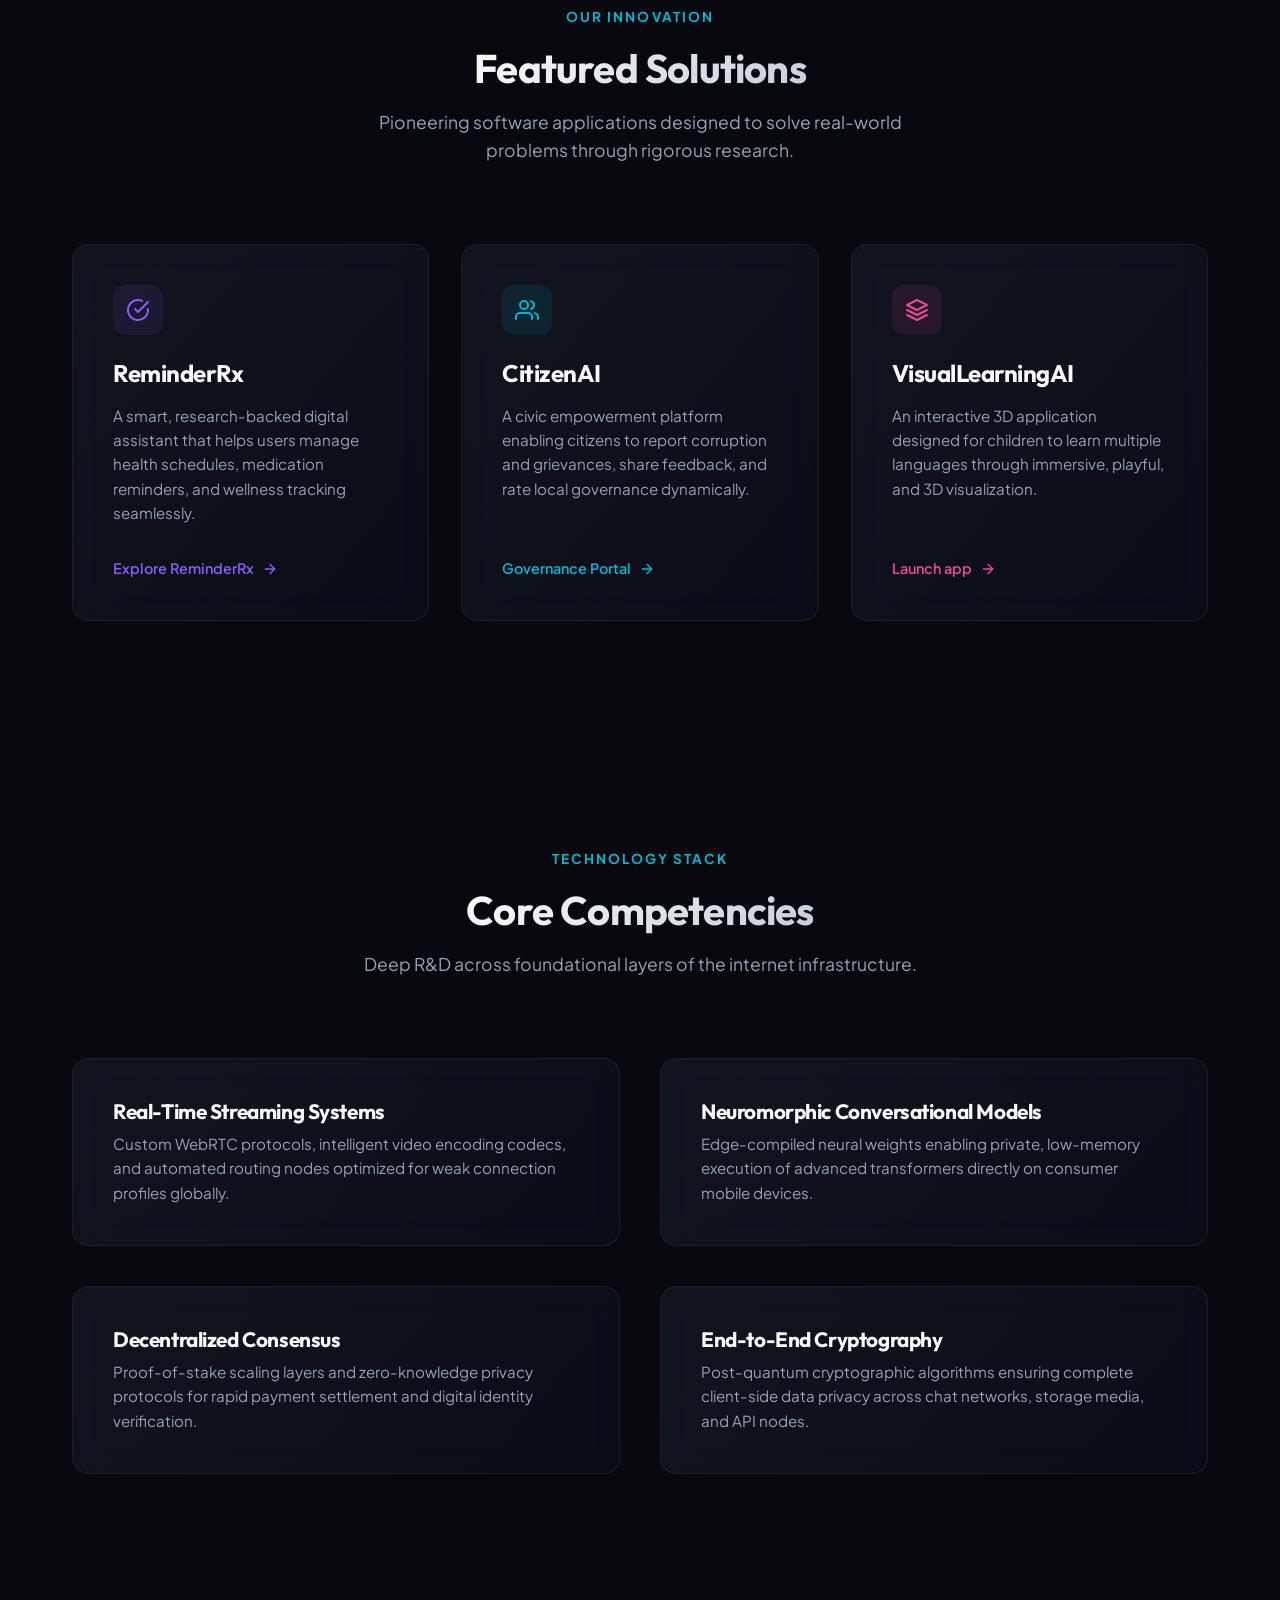
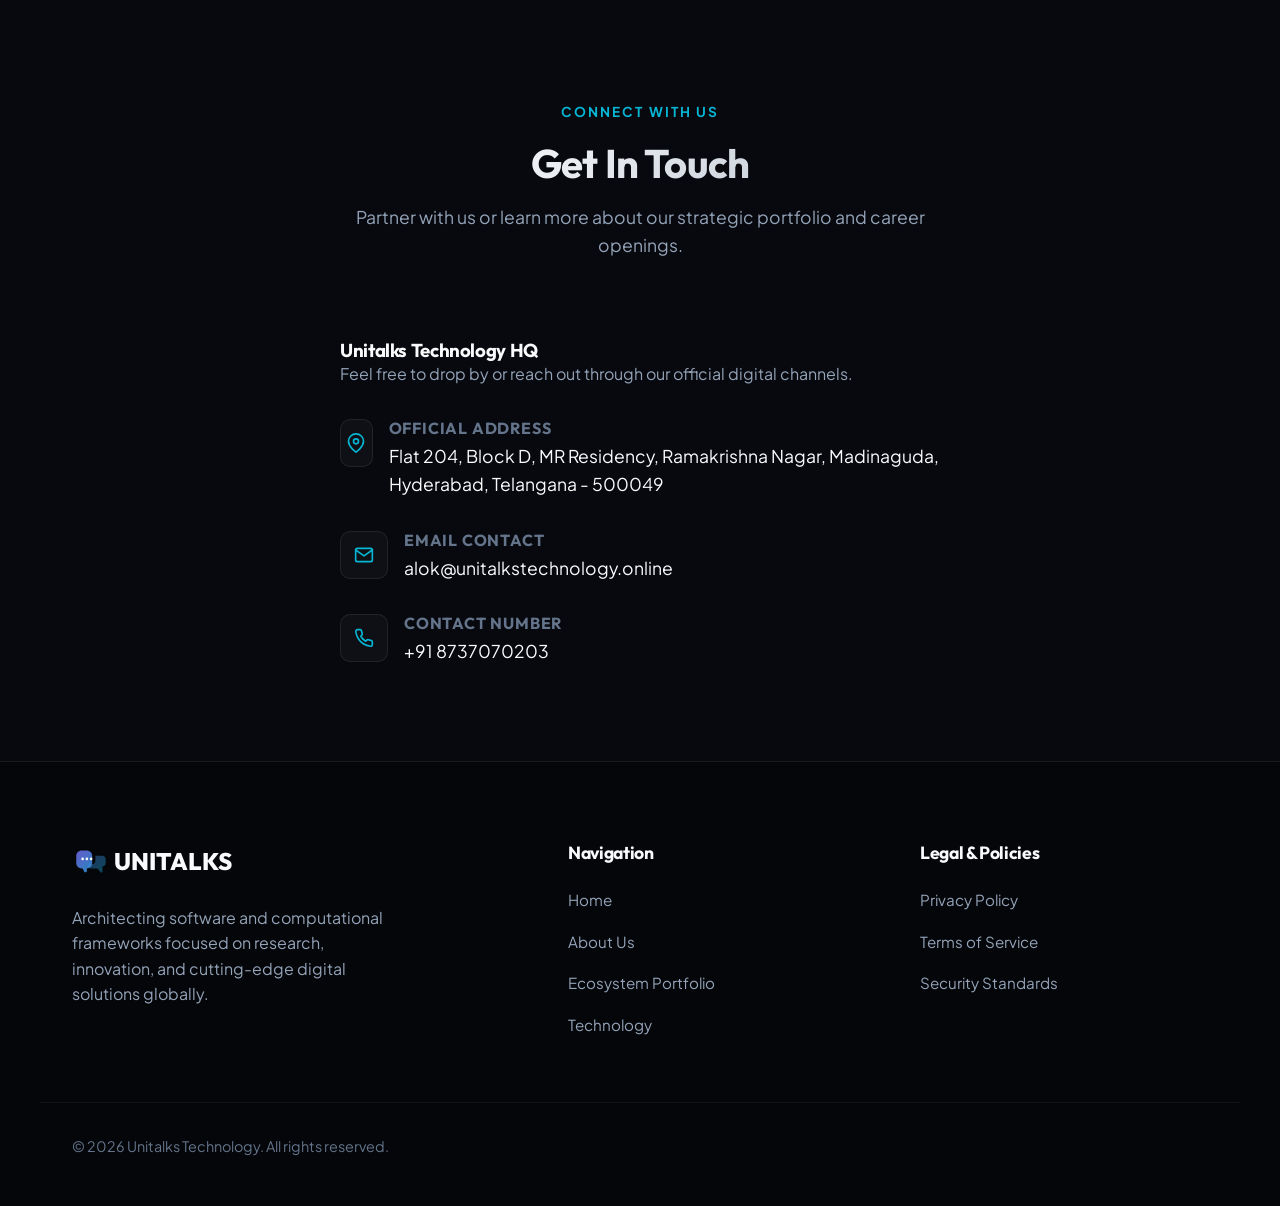
==== commit 5f54cff0: "Update tab favicon linking to assets/logo.svg" ====
--- a/index.html
+++ b/index.html
@@ -13,6 +13,9 @@
     <meta property="og:type" content="website">
     <meta property="og:title" content="Unitalks Technology | Research & Innovation">
     <meta property="og:description" content="A technology company working in the field of research & innovation. Developers of ReminderRX.">
+    
+    <!-- Favicon -->
+    <link rel="icon" type="image/svg+xml" href="assets/logo.svg">
     
     <!-- Stylesheets -->
     <link rel="stylesheet" href="style.css">
